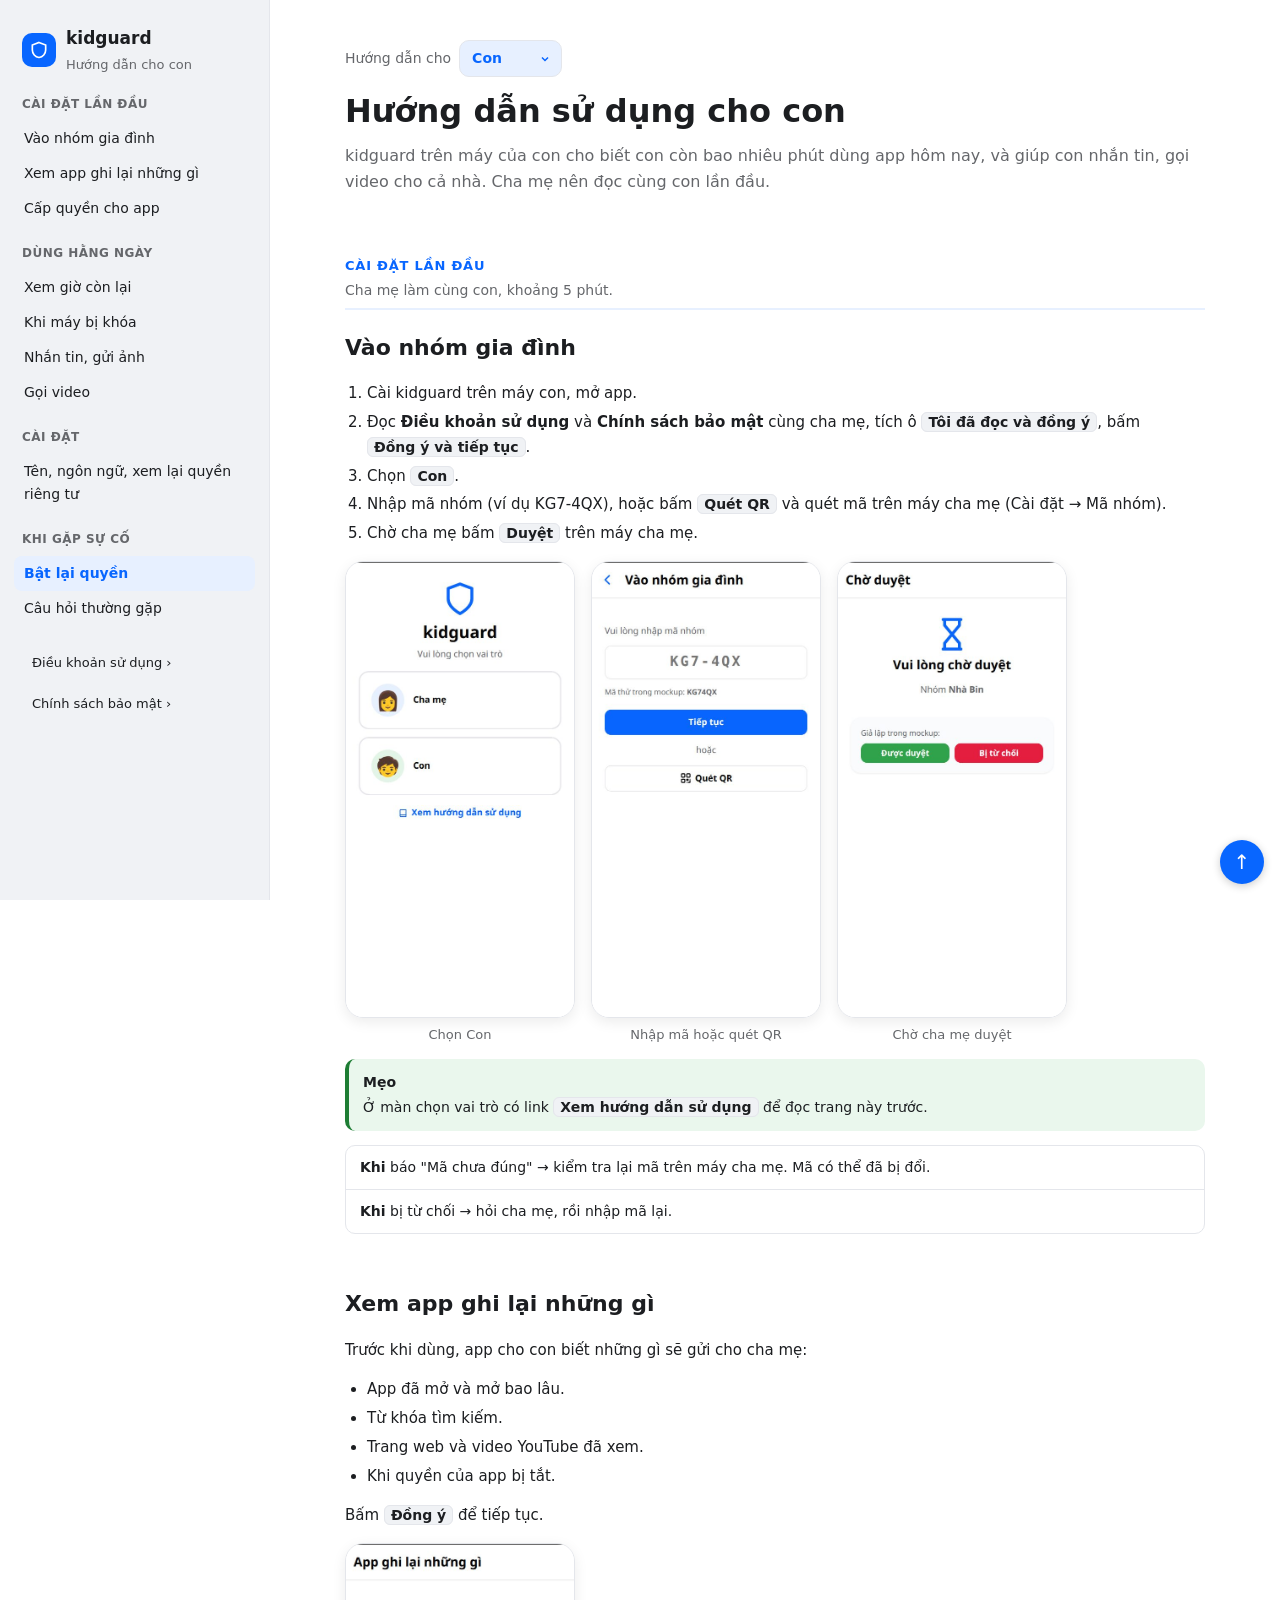
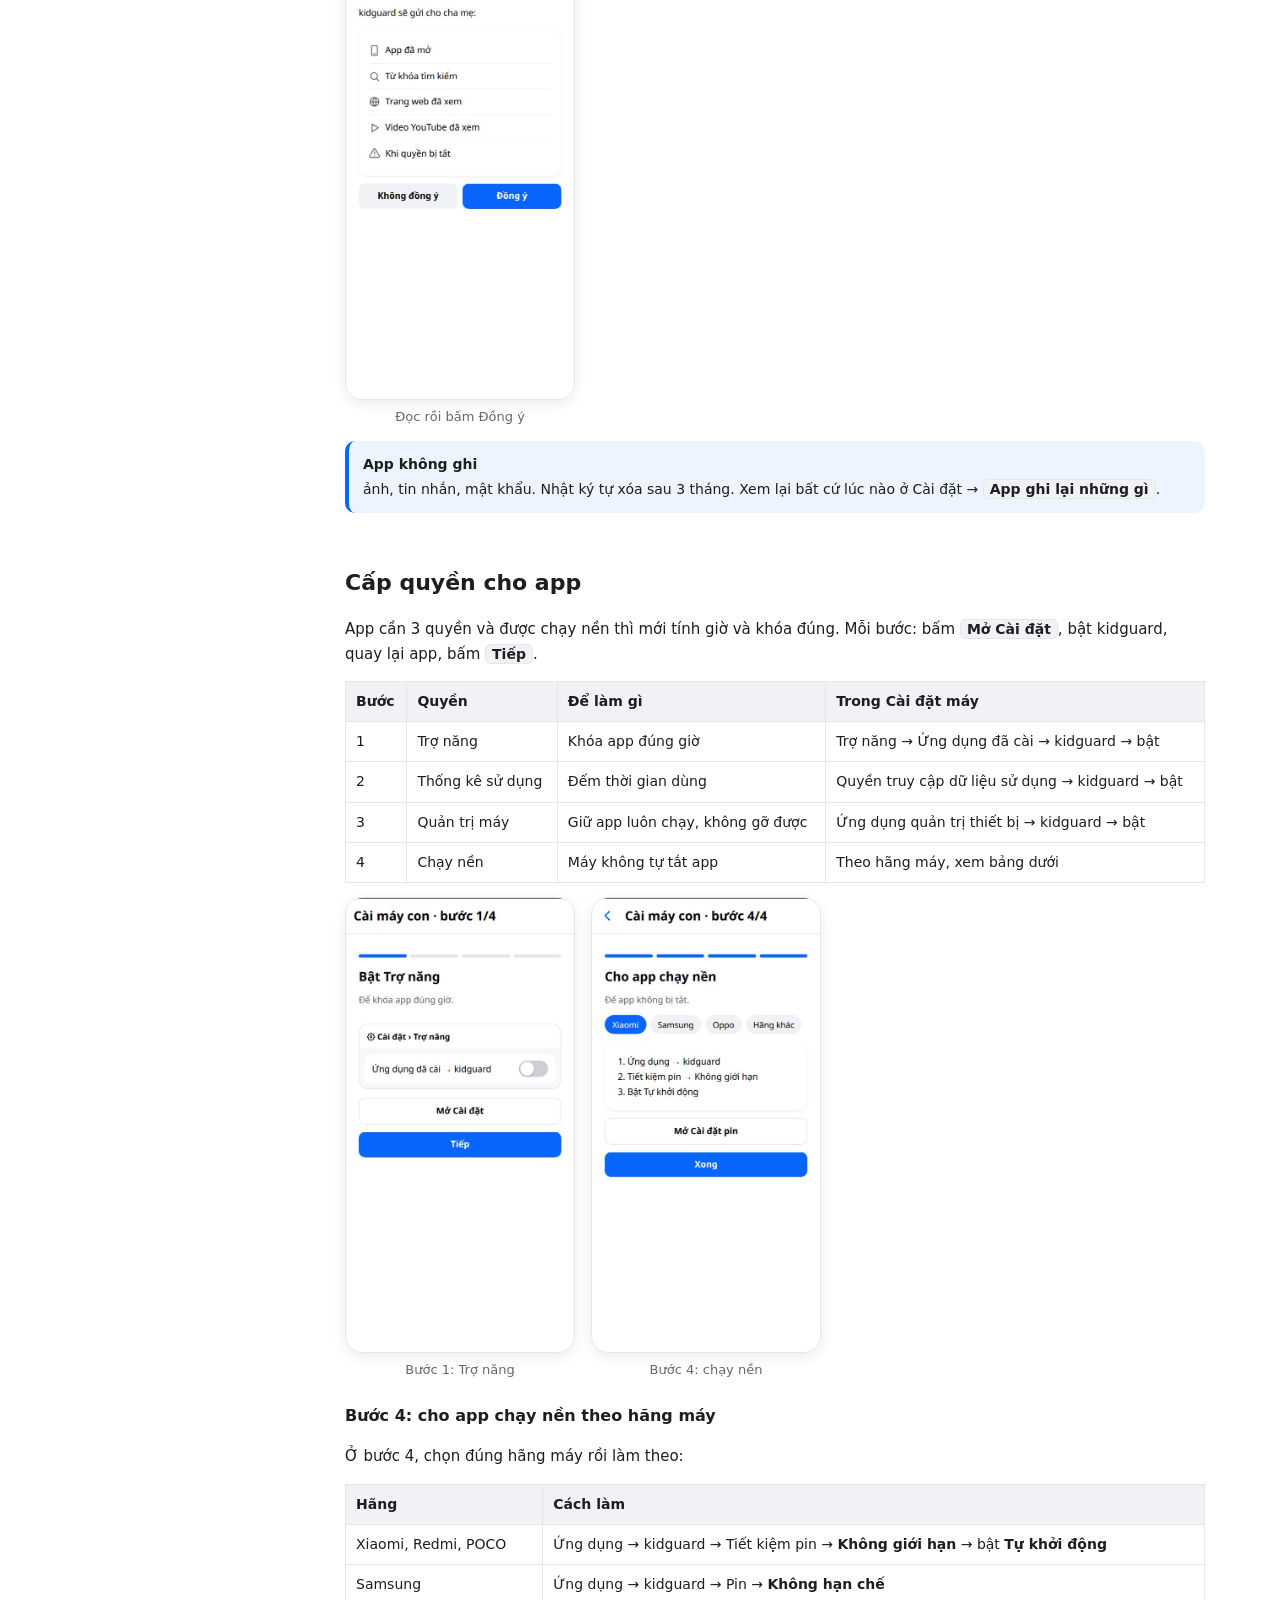
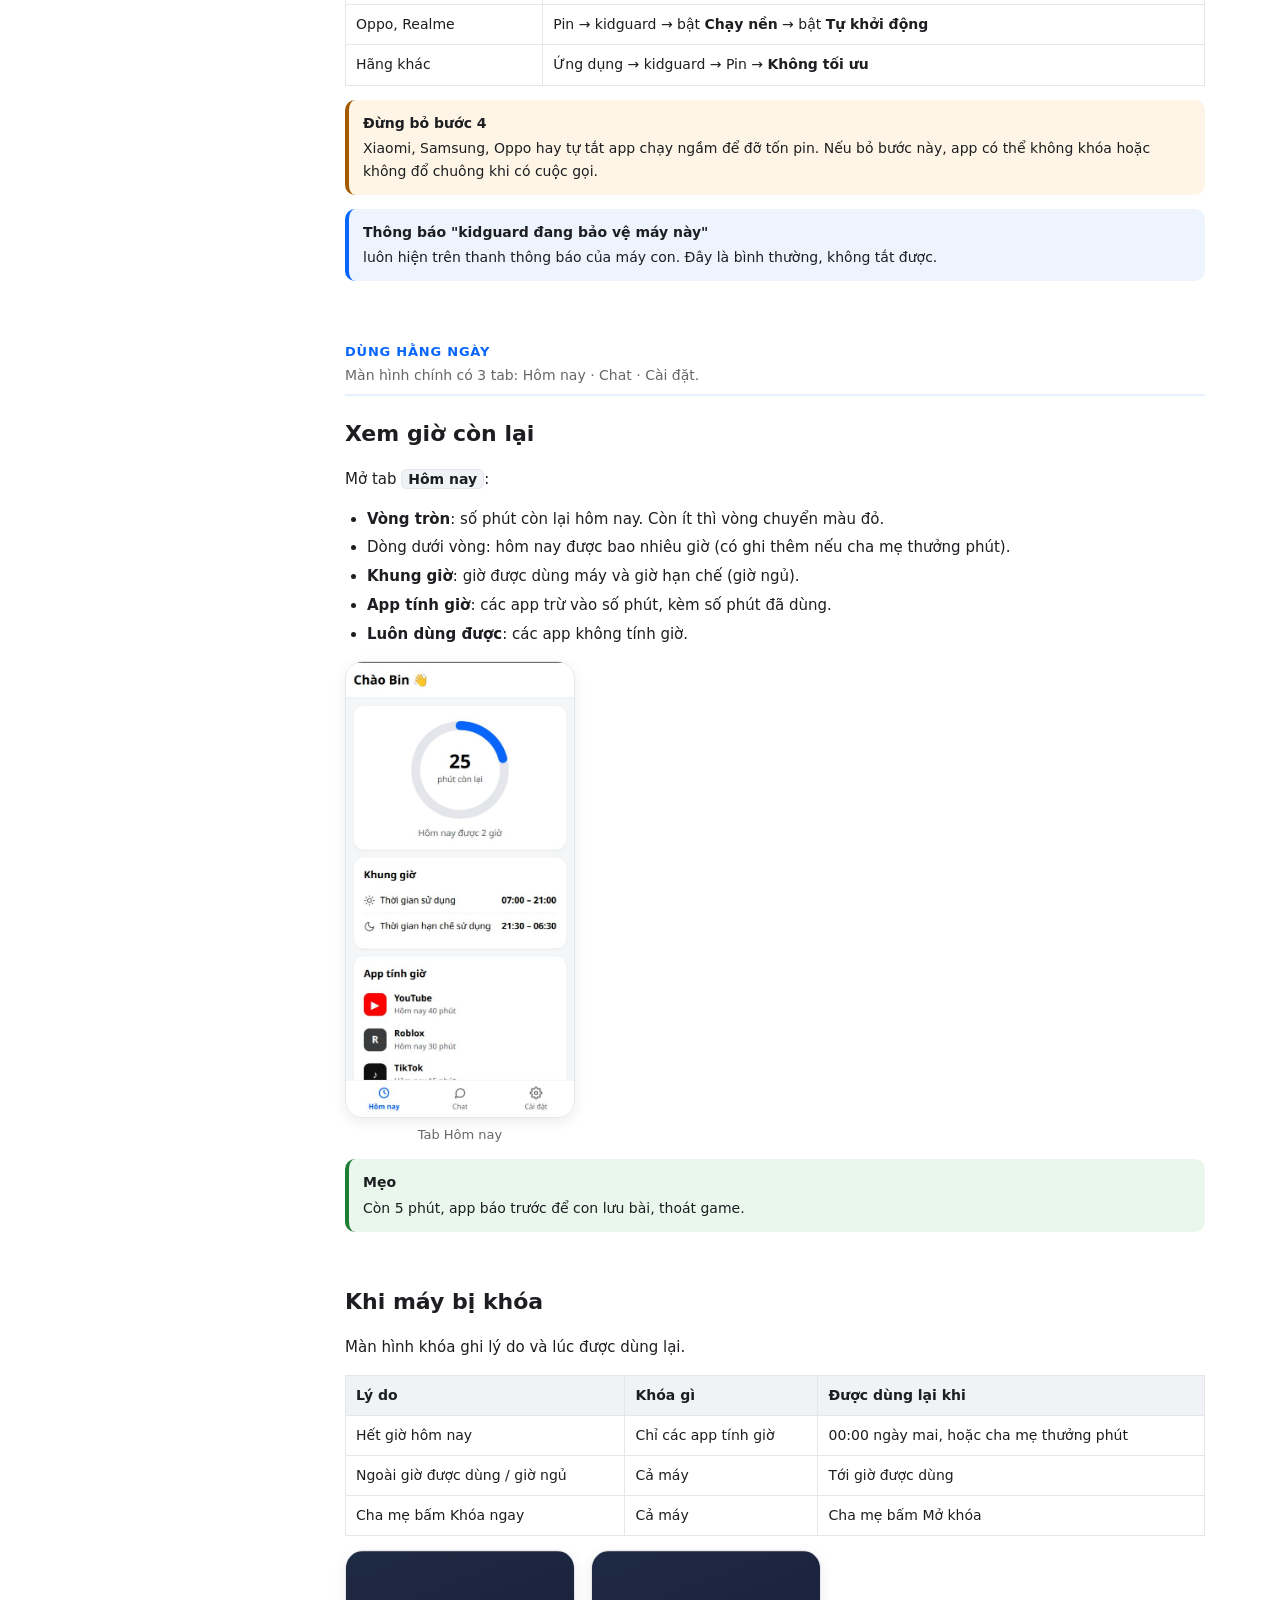
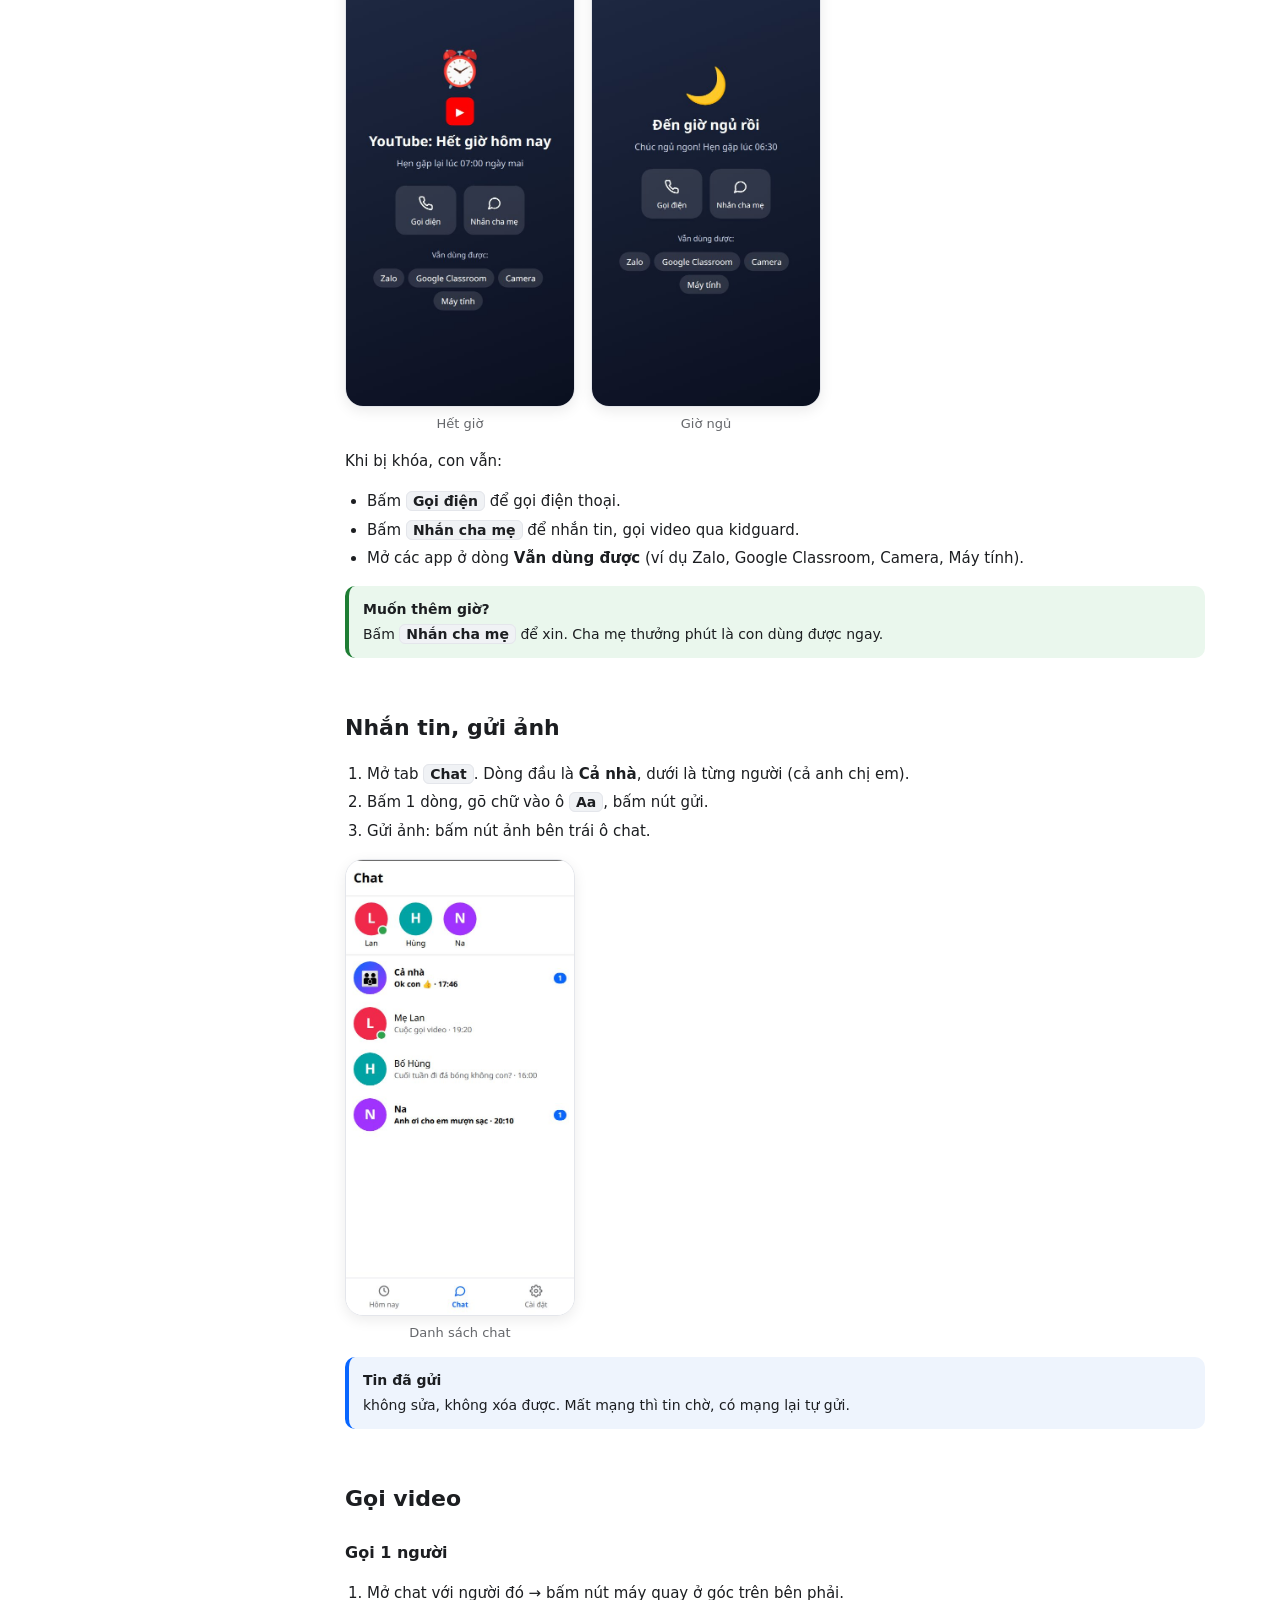
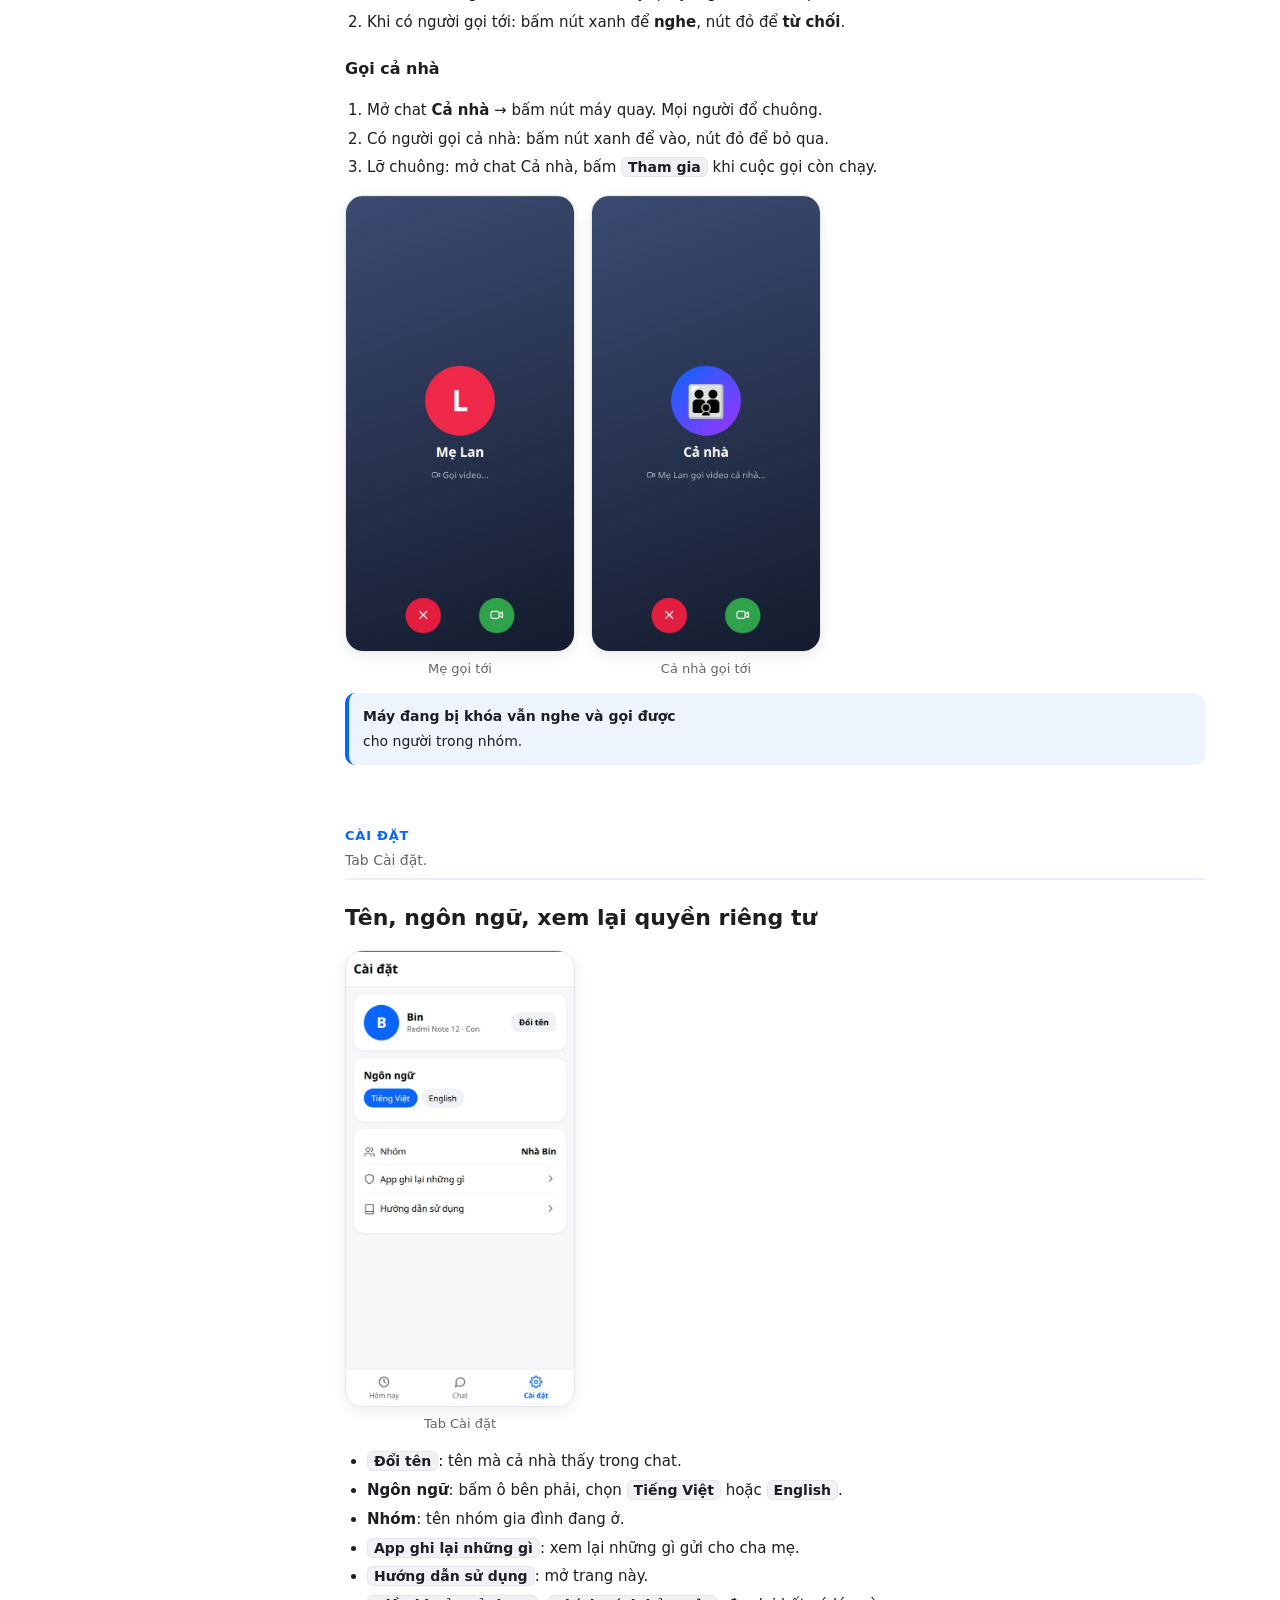
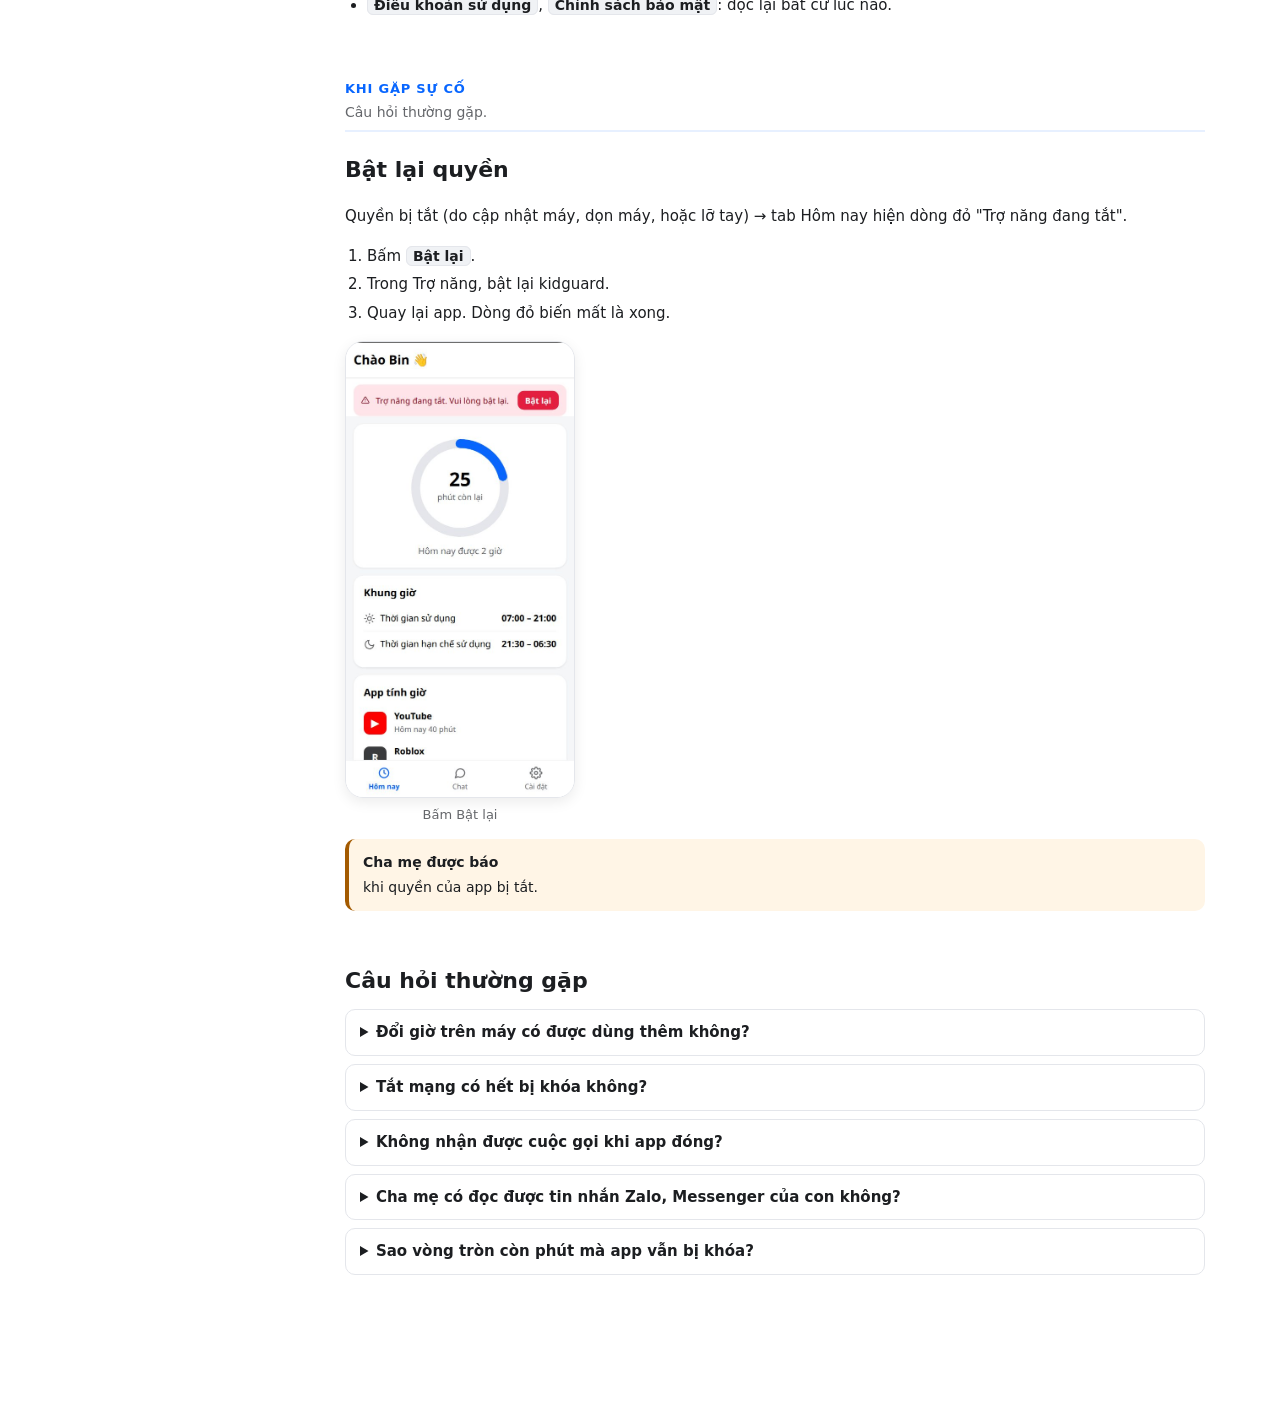
==== guide/child.html @ c0cfa5b1 "Add kidguard public pages: user guide, terms, privacy Co-Authored-By: Claude Opus 5.5 <noreply@anthr" ====
<!doctype html>
<html lang="vi">
<head>
<meta charset="utf-8">
<meta name="viewport" content="width=device-width, initial-scale=1">
<title>Hướng dẫn sử dụng cho con – kidguard</title>
<link rel="stylesheet" href="guide.css">
</head>
<body>
<button class="menu-btn" aria-label="Mở mục lục">☰</button>
<aside class="side">
  <div class="brand"><span class="logo"><svg width="20" height="20" viewBox="0 0 24 24" fill="none" stroke="currentColor" stroke-width="2"><path d="M12 3l8 3v6c0 4.5-3.4 8.3-8 9-4.6-.7-8-4.5-8-9V6z"/></svg></span><div><b>kidguard</b><span>Hướng dẫn cho con</span></div></div>
  <nav id="toc"></nav>
  <a class="switch" href="../legal/terms.html">Điều khoản sử dụng ›</a>
  <a class="switch" href="../legal/privacy.html">Chính sách bảo mật ›</a>
</aside>

<main><div class="content">
  <label class="guide-for">Hướng dẫn cho
    <select onchange="location.href=this.value" aria-label="Chọn hướng dẫn">
      <option value="parent.html">Cha mẹ</option>
      <option value="child.html" selected>Con</option>
    </select></label>
  <h1 class="page">Hướng dẫn sử dụng cho con</h1>
  <p>kidguard trên máy của con cho biết con còn bao nhiêu phút dùng app hôm nay, và giúp con nhắn tin, gọi video cho cả nhà. Cha mẹ nên đọc cùng con lần đầu.</p>

  <!-- ================= CÀI ĐẶT LẦN ĐẦU ================= -->
  <div class="part"><h1>Cài đặt lần đầu</h1><p>Cha mẹ làm cùng con, khoảng 5 phút.</p></div>

  <section id="join">
    <h2>Vào nhóm gia đình</h2>
    <ol>
      <li>Cài kidguard trên máy con, mở app.</li>
      <li>Đọc <b>Điều khoản sử dụng</b> và <b>Chính sách bảo mật</b> cùng cha mẹ, tích ô <span class="ui">Tôi đã đọc và đồng ý</span>, bấm <span class="ui">Đồng ý và tiếp tục</span>.</li>
      <li>Chọn <span class="ui">Con</span>.</li>
      <li>Nhập mã nhóm (ví dụ KG7-4QX), hoặc bấm <span class="ui">Quét QR</span> và quét mã trên máy cha mẹ (Cài đặt → Mã nhóm).</li>
      <li>Chờ cha mẹ bấm <span class="ui">Duyệt</span> trên máy cha mẹ.</li>
    </ol>
    <div class="shots">
      <figure><img src="images/c-role.jpg" alt="Chọn vai trò"><figcaption>Chọn Con</figcaption></figure>
      <figure><img src="images/c-join.jpg" alt="Nhập mã nhóm"><figcaption>Nhập mã hoặc quét QR</figcaption></figure>
      <figure><img src="images/c-pending.jpg" alt="Chờ duyệt"><figcaption>Chờ cha mẹ duyệt</figcaption></figure>
    </div>
    <div class="tip"><b>Mẹo</b>Ở màn chọn vai trò có link <span class="ui">Xem hướng dẫn sử dụng</span> để đọc trang này trước.</div>
    <div class="cases">
      <div><b>Khi</b> báo "Mã chưa đúng" → kiểm tra lại mã trên máy cha mẹ. Mã có thể đã bị đổi.</div>
      <div><b>Khi</b> bị từ chối → hỏi cha mẹ, rồi nhập mã lại.</div>
    </div>
  </section>

  <section id="consent">
    <h2>Xem app ghi lại những gì</h2>
    <p>Trước khi dùng, app cho con biết những gì sẽ gửi cho cha mẹ:</p>
    <ul>
      <li>App đã mở và mở bao lâu.</li>
      <li>Từ khóa tìm kiếm.</li>
      <li>Trang web và video YouTube đã xem.</li>
      <li>Khi quyền của app bị tắt.</li>
    </ul>
    <p>Bấm <span class="ui">Đồng ý</span> để tiếp tục.</p>
    <div class="shots"><figure><img src="images/c-consent.jpg" alt="App ghi lại những gì"><figcaption>Đọc rồi bấm Đồng ý</figcaption></figure></div>
    <div class="note"><b>App không ghi</b> ảnh, tin nhắn, mật khẩu. Nhật ký tự xóa sau 3 tháng. Xem lại bất cứ lúc nào ở Cài đặt → <span class="ui">App ghi lại những gì</span>.</div>
  </section>

  <section id="setup">
    <h2>Cấp quyền cho app</h2>
    <p>App cần 3 quyền và được chạy nền thì mới tính giờ và khóa đúng. Mỗi bước: bấm <span class="ui">Mở Cài đặt</span>, bật kidguard, quay lại app, bấm <span class="ui">Tiếp</span>.</p>
    <table>
      <tr><th>Bước</th><th>Quyền</th><th>Để làm gì</th><th>Trong Cài đặt máy</th></tr>
      <tr><td>1</td><td>Trợ năng</td><td>Khóa app đúng giờ</td><td>Trợ năng → Ứng dụng đã cài → kidguard → bật</td></tr>
      <tr><td>2</td><td>Thống kê sử dụng</td><td>Đếm thời gian dùng</td><td>Quyền truy cập dữ liệu sử dụng → kidguard → bật</td></tr>
      <tr><td>3</td><td>Quản trị máy</td><td>Giữ app luôn chạy, không gỡ được</td><td>Ứng dụng quản trị thiết bị → kidguard → bật</td></tr>
      <tr><td>4</td><td>Chạy nền</td><td>Máy không tự tắt app</td><td>Theo hãng máy, xem bảng dưới</td></tr>
    </table>
    <div class="shots">
      <figure><img src="images/c-perm-1.jpg" alt="Bước 1 Trợ năng"><figcaption>Bước 1: Trợ năng</figcaption></figure>
      <figure><img src="images/c-perm-4.jpg" alt="Bước 4 chạy nền"><figcaption>Bước 4: chạy nền</figcaption></figure>
    </div>
    <h3>Bước 4: cho app chạy nền theo hãng máy</h3>
    <p>Ở bước 4, chọn đúng hãng máy rồi làm theo:</p>
    <table>
      <tr><th>Hãng</th><th>Cách làm</th></tr>
      <tr><td>Xiaomi, Redmi, POCO</td><td>Ứng dụng → kidguard → Tiết kiệm pin → <b>Không giới hạn</b> → bật <b>Tự khởi động</b></td></tr>
      <tr><td>Samsung</td><td>Ứng dụng → kidguard → Pin → <b>Không hạn chế</b></td></tr>
      <tr><td>Oppo, Realme</td><td>Pin → kidguard → bật <b>Chạy nền</b> → bật <b>Tự khởi động</b></td></tr>
      <tr><td>Hãng khác</td><td>Ứng dụng → kidguard → Pin → <b>Không tối ưu</b></td></tr>
    </table>
    <div class="warn"><b>Đừng bỏ bước 4</b>Xiaomi, Samsung, Oppo hay tự tắt app chạy ngầm để đỡ tốn pin. Nếu bỏ bước này, app có thể không khóa hoặc không đổ chuông khi có cuộc gọi.</div>
    <div class="note"><b>Thông báo "kidguard đang bảo vệ máy này"</b> luôn hiện trên thanh thông báo của máy con. Đây là bình thường, không tắt được.</div>
  </section>

  <!-- ================= DÙNG HẰNG NGÀY ================= -->
  <div class="part"><h1>Dùng hằng ngày</h1><p>Màn hình chính có 3 tab: Hôm nay · Chat · Cài đặt.</p></div>

  <section id="today">
    <h2>Xem giờ còn lại</h2>
    <p>Mở tab <span class="ui">Hôm nay</span>:</p>
    <ul>
      <li><b>Vòng tròn</b>: số phút còn lại hôm nay. Còn ít thì vòng chuyển màu đỏ.</li>
      <li>Dòng dưới vòng: hôm nay được bao nhiêu giờ (có ghi thêm nếu cha mẹ thưởng phút).</li>
      <li><b>Khung giờ</b>: giờ được dùng máy và giờ hạn chế (giờ ngủ).</li>
      <li><b>App tính giờ</b>: các app trừ vào số phút, kèm số phút đã dùng.</li>
      <li><b>Luôn dùng được</b>: các app không tính giờ.</li>
    </ul>
    <div class="shots"><figure><img src="images/c-today.jpg" alt="Tab Hôm nay"><figcaption>Tab Hôm nay</figcaption></figure></div>
    <div class="tip"><b>Mẹo</b>Còn 5 phút, app báo trước để con lưu bài, thoát game.</div>
  </section>

  <section id="locked">
    <h2>Khi máy bị khóa</h2>
    <p>Màn hình khóa ghi lý do và lúc được dùng lại.</p>
    <table>
      <tr><th>Lý do</th><th>Khóa gì</th><th>Được dùng lại khi</th></tr>
      <tr><td>Hết giờ hôm nay</td><td>Chỉ các app tính giờ</td><td>00:00 ngày mai, hoặc cha mẹ thưởng phút</td></tr>
      <tr><td>Ngoài giờ được dùng / giờ ngủ</td><td>Cả máy</td><td>Tới giờ được dùng</td></tr>
      <tr><td>Cha mẹ bấm Khóa ngay</td><td>Cả máy</td><td>Cha mẹ bấm Mở khóa</td></tr>
    </table>
    <div class="shots">
      <figure><img src="images/c-lock-timeup.jpg" alt="Hết giờ"><figcaption>Hết giờ</figcaption></figure>
      <figure><img src="images/c-lock-sleep.jpg" alt="Giờ ngủ"><figcaption>Giờ ngủ</figcaption></figure>
    </div>
    <p>Khi bị khóa, con vẫn:</p>
    <ul>
      <li>Bấm <span class="ui">Gọi điện</span> để gọi điện thoại.</li>
      <li>Bấm <span class="ui">Nhắn cha mẹ</span> để nhắn tin, gọi video qua kidguard.</li>
      <li>Mở các app ở dòng <b>Vẫn dùng được</b> (ví dụ Zalo, Google Classroom, Camera, Máy tính).</li>
    </ul>
    <div class="tip"><b>Muốn thêm giờ?</b>Bấm <span class="ui">Nhắn cha mẹ</span> để xin. Cha mẹ thưởng phút là con dùng được ngay.</div>
  </section>

  <section id="chat">
    <h2>Nhắn tin, gửi ảnh</h2>
    <ol>
      <li>Mở tab <span class="ui">Chat</span>. Dòng đầu là <b>Cả nhà</b>, dưới là từng người (cả anh chị em).</li>
      <li>Bấm 1 dòng, gõ chữ vào ô <span class="ui">Aa</span>, bấm nút gửi.</li>
      <li>Gửi ảnh: bấm nút ảnh bên trái ô chat.</li>
    </ol>
    <div class="shots"><figure><img src="images/c-chat-list.jpg" alt="Danh sách chat"><figcaption>Danh sách chat</figcaption></figure></div>
    <div class="note"><b>Tin đã gửi</b> không sửa, không xóa được. Mất mạng thì tin chờ, có mạng lại tự gửi.</div>
  </section>

  <section id="call">
    <h2>Gọi video</h2>
    <h3>Gọi 1 người</h3>
    <ol>
      <li>Mở chat với người đó → bấm nút máy quay ở góc trên bên phải.</li>
      <li>Khi có người gọi tới: bấm nút xanh để <b>nghe</b>, nút đỏ để <b>từ chối</b>.</li>
    </ol>
    <h3>Gọi cả nhà</h3>
    <ol>
      <li>Mở chat <b>Cả nhà</b> → bấm nút máy quay. Mọi người đổ chuông.</li>
      <li>Có người gọi cả nhà: bấm nút xanh để vào, nút đỏ để bỏ qua.</li>
      <li>Lỡ chuông: mở chat Cả nhà, bấm <span class="ui">Tham gia</span> khi cuộc gọi còn chạy.</li>
    </ol>
    <div class="shots">
      <figure><img src="images/c-call-in.jpg" alt="Mẹ gọi tới"><figcaption>Mẹ gọi tới</figcaption></figure>
      <figure><img src="images/c-gcall-in.jpg" alt="Gọi cả nhà"><figcaption>Cả nhà gọi tới</figcaption></figure>
    </div>
    <div class="note"><b>Máy đang bị khóa vẫn nghe và gọi được</b> cho người trong nhóm.</div>
  </section>

  <!-- ================= CÀI ĐẶT ================= -->
  <div class="part"><h1>Cài đặt</h1><p>Tab Cài đặt.</p></div>

  <section id="settings">
    <h2>Tên, ngôn ngữ, xem lại quyền riêng tư</h2>
    <div class="shots"><figure><img src="images/c-settings.jpg" alt="Cài đặt của con"><figcaption>Tab Cài đặt</figcaption></figure></div>
    <ul>
      <li><span class="ui">Đổi tên</span>: tên mà cả nhà thấy trong chat.</li>
      <li><b>Ngôn ngữ</b>: bấm ô bên phải, chọn <span class="ui">Tiếng Việt</span> hoặc <span class="ui">English</span>.</li>
      <li><b>Nhóm</b>: tên nhóm gia đình đang ở.</li>
      <li><span class="ui">App ghi lại những gì</span>: xem lại những gì gửi cho cha mẹ.</li>
      <li><span class="ui">Hướng dẫn sử dụng</span>: mở trang này.</li>
      <li><span class="ui">Điều khoản sử dụng</span>, <span class="ui">Chính sách bảo mật</span>: đọc lại bất cứ lúc nào.</li>
    </ul>
  </section>

  <!-- ================= HỎI ĐÁP ================= -->
  <div class="part"><h1>Khi gặp sự cố</h1><p>Câu hỏi thường gặp.</p></div>

  <section id="fix-perm">
    <h2>Bật lại quyền</h2>
    <p>Quyền bị tắt (do cập nhật máy, dọn máy, hoặc lỡ tay) → tab Hôm nay hiện dòng đỏ "Trợ năng đang tắt".</p>
    <ol>
      <li>Bấm <span class="ui">Bật lại</span>.</li>
      <li>Trong Trợ năng, bật lại kidguard.</li>
      <li>Quay lại app. Dòng đỏ biến mất là xong.</li>
    </ol>
    <div class="shots"><figure><img src="images/c-missing-perm.jpg" alt="Nhắc bật lại quyền"><figcaption>Bấm Bật lại</figcaption></figure></div>
    <div class="warn"><b>Cha mẹ được báo</b> khi quyền của app bị tắt.</div>
  </section>

  <section id="faq">
    <h2>Câu hỏi thường gặp</h2>
    <details><summary>Đổi giờ trên máy có được dùng thêm không?</summary>Không. App phát hiện và báo cho cha mẹ.</details>
    <details><summary>Tắt mạng có hết bị khóa không?</summary>Không. Luật lưu ngay trên máy, mất mạng vẫn khóa đúng giờ.</details>
    <details><summary>Không nhận được cuộc gọi khi app đóng?</summary>Làm lại bước 4 "Cho app chạy nền" ở phần <a href="#setup">Cấp quyền</a>.</details>
    <details><summary>Cha mẹ có đọc được tin nhắn Zalo, Messenger của con không?</summary>Không. App không ghi tin nhắn, ảnh hay mật khẩu.</details>
    <details><summary>Sao vòng tròn còn phút mà app vẫn bị khóa?</summary>Có thể đang ngoài giờ được dùng, giờ ngủ, hoặc cha mẹ vừa bấm Khóa ngay. Màn hình khóa ghi lý do.</details>
  </section>
</div></main>
<a class="top-link" href="#" aria-label="Lên đầu trang">↑</a>
<script src="guide.js"></script>
</body>
</html>
---- guide/guide.css ----
/* Shared style for the kidguard user guide (parent.html, child.html). Layout follows the HRM manual. */
:root {
  --brand: #0866ff;
  --brand-soft: #e7f0ff;
  --text: #1c1e21;
  --muted: #65676b;
  --line: #e4e6eb;
  --bg: #f0f2f5;
  --surface: #fff;
  --info: #0866ff;
  --info-soft: #eef4fd;
  --warn: #a35a00;
  --warn-soft: #fff5e6;
  --ok: #1e7d34;
  --ok-soft: #eaf7ed;
  --side-w: 270px;
}
* { box-sizing: border-box; }
html { scroll-behavior: smooth; scroll-padding-top: 16px; }
body { margin: 0; font: 15px/1.65 system-ui, -apple-system, "Segoe UI", Roboto, sans-serif; color: var(--text); background: var(--surface); }
a { color: var(--brand); }
img { max-width: 100%; }

.menu-btn { display: none; position: fixed; top: 10px; right: 10px; z-index: 30; min-width: 44px; min-height: 44px; border: 1px solid var(--line); border-radius: 10px; background: var(--surface); font-size: 20px; cursor: pointer; box-shadow: 0 2px 8px rgba(0,0,0,.1); }

.side { position: fixed; top: 0; bottom: 0; left: 0; z-index: 20; width: var(--side-w); overflow-y: auto; padding: 24px 14px 40px; background: var(--bg); border-right: 1px solid var(--line); }
.brand { display: flex; align-items: center; gap: 10px; margin: 0 8px 18px; }
.brand .logo { width: 34px; height: 34px; border-radius: 10px; background: var(--brand); color: #fff; display: flex; align-items: center; justify-content: center; }
.brand b { display: block; font-size: 17px; }
.brand span { font-size: 13px; color: var(--muted); }
.side p { margin: 18px 8px 6px; font-size: 12px; font-weight: 700; color: var(--muted); text-transform: uppercase; letter-spacing: .04em; }
.side a { display: block; padding: 6px 10px; border-radius: 8px; color: var(--text); text-decoration: none; font-size: 14px; }
.side a:hover { background: #e4e6eb; }
.side a.active { background: var(--brand-soft); color: var(--brand); font-weight: 600; }
.guide-for { display: inline-flex; align-items: center; gap: 8px; margin-bottom: 14px; font-size: 14px; color: var(--muted); }
.guide-for select { font: inherit; font-weight: 600; color: var(--brand); padding: 6px 30px 6px 12px; border: 1px solid var(--line); border-radius: 10px; background: var(--brand-soft) url("data:image/svg+xml,%3Csvg xmlns='http://www.w3.org/2000/svg' width='12' height='12' viewBox='0 0 24 24' fill='none' stroke='%230866ff' stroke-width='3'%3E%3Cpath d='M6 9l6 6 6-6'/%3E%3C/svg%3E") no-repeat right 10px center; appearance: none; cursor: pointer; }
.side .switch { display: block; margin: 20px 8px 0; font-size: 13px; }
.side .switch + .switch { margin-top: 8px; }

main { margin-left: var(--side-w); padding: 40px 48px 80px; }
.content { max-width: 860px; margin: 0 auto; }
section { margin-bottom: 52px; }
.part { margin: 60px 0 20px; padding-bottom: 6px; border-bottom: 2px solid var(--brand-soft); }
.part h1 { margin: 0; font-size: 13px; font-weight: 700; color: var(--brand); text-transform: uppercase; letter-spacing: .06em; }
.part p { margin: 2px 0 0; font-size: 14px; color: var(--muted); }
h1.page { margin: 0 0 10px; font-size: 32px; line-height: 1.3; }
h1.page + p { margin: 0; font-size: 16px; color: var(--muted); }
h2 { margin: 0 0 10px; font-size: 22px; }
h3 { margin: 22px 0 8px; font-size: 16px; }
ol, ul { padding-left: 22px; }
li { margin: 4px 0; }
.ui { padding: 1px 6px; border: 1px solid var(--line); border-radius: 6px; background: var(--bg); font-weight: 600; font-size: 14px; white-space: nowrap; }

.note, .warn, .tip { margin: 14px 0; padding: 12px 14px; border-radius: 10px; border-left: 4px solid; font-size: 14px; }
.note { background: var(--info-soft); border-color: var(--info); }
.warn { background: var(--warn-soft); border-color: var(--warn); }
.tip { background: var(--ok-soft); border-color: var(--ok); }
.note b:first-child, .warn b:first-child, .tip b:first-child { display: block; margin-bottom: 2px; }

.shots { display: flex; flex-wrap: wrap; gap: 16px; margin: 14px 0; }
figure { margin: 0; width: 230px; }
figure img { display: block; width: 100%; border: 1px solid var(--line); border-radius: 18px; box-shadow: 0 4px 14px rgba(0,0,0,.08); }
figcaption { margin-top: 6px; font-size: 13px; color: var(--muted); text-align: center; }

.cases { margin: 10px 0; border: 1px solid var(--line); border-radius: 10px; overflow: hidden; }
.cases div { padding: 10px 14px; border-top: 1px solid var(--line); font-size: 14px; }
.cases div:first-child { border-top: 0; }
.cases b { color: var(--text); }

table { width: 100%; border-collapse: collapse; margin: 10px 0; font-size: 14px; }
th, td { padding: 8px 10px; border: 1px solid var(--line); text-align: left; vertical-align: top; }
th { background: var(--bg); }

details { margin: 8px 0; padding: 10px 14px; border: 1px solid var(--line); border-radius: 10px; }
details summary { cursor: pointer; font-weight: 600; }
details[open] summary { margin-bottom: 6px; }

.top-link { position: fixed; right: 16px; bottom: 16px; width: 44px; height: 44px; border-radius: 50%; background: var(--brand); color: #fff; display: flex; align-items: center; justify-content: center; text-decoration: none; font-size: 20px; box-shadow: 0 2px 8px rgba(0,0,0,.2); }

@media (max-width: 900px) {
  .menu-btn { display: block; }
  .side { transform: translateX(-100%); transition: transform .2s; box-shadow: 4px 0 20px rgba(0,0,0,.15); }
  body.menu-open .side { transform: none; }
  main { margin-left: 0; padding: 24px 18px 80px; }
  h1.page { font-size: 26px; padding-right: 50px; }
  figure { width: calc(50% - 8px); }
}
@media print {
  .side, .menu-btn, .top-link { display: none; }
  main { margin: 0; padding: 0; }
}
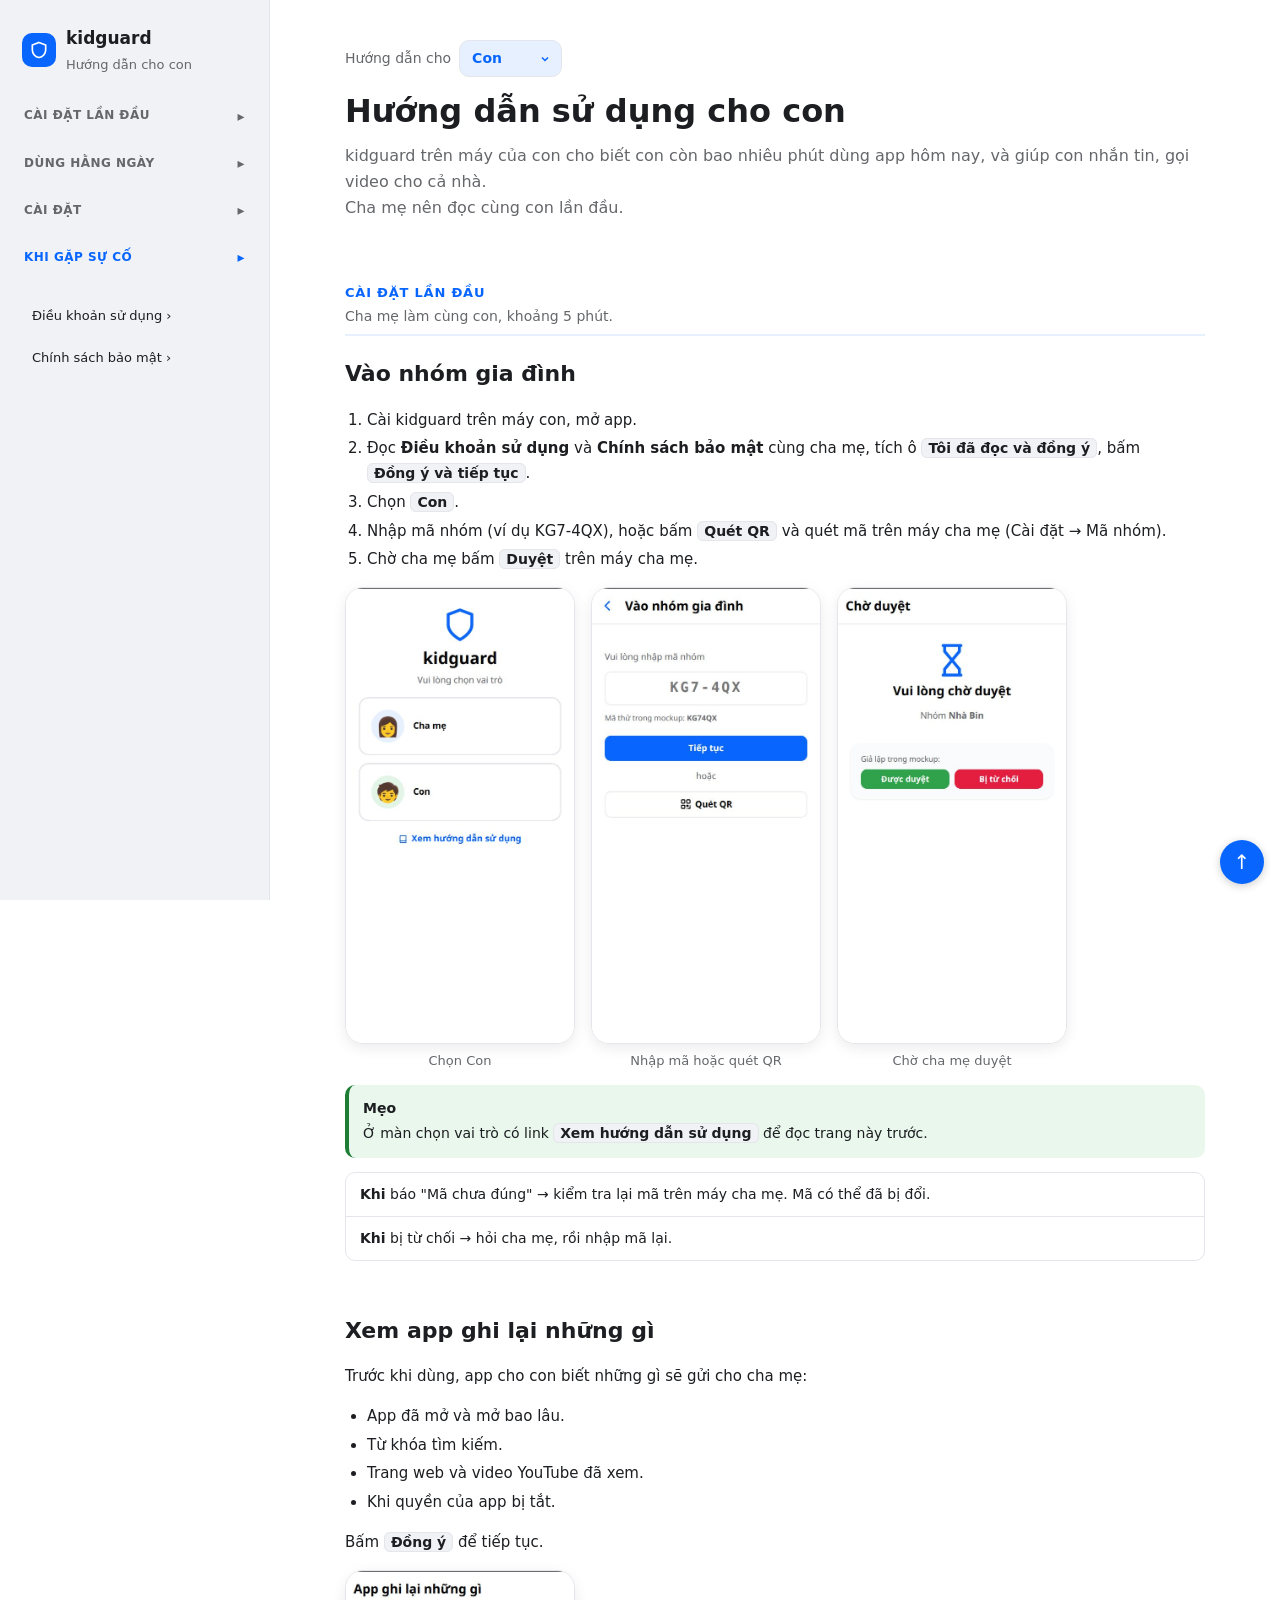
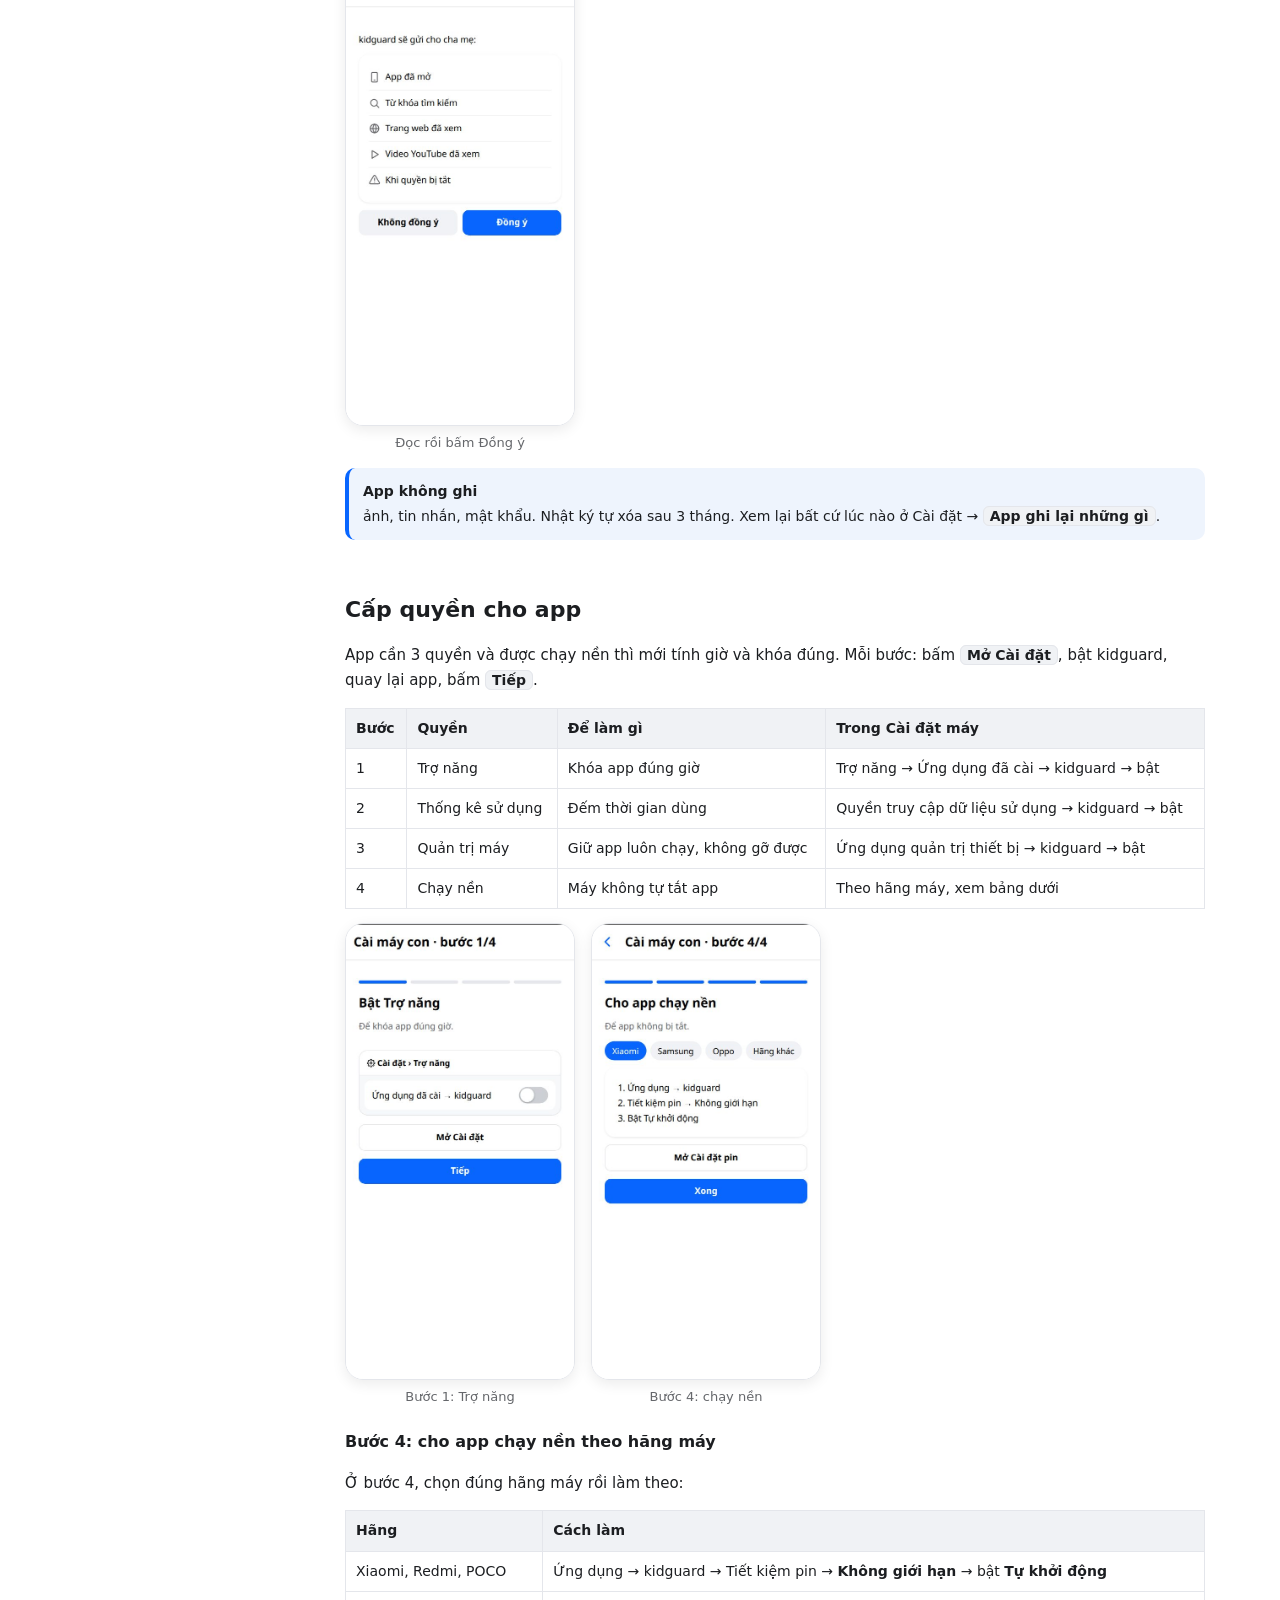
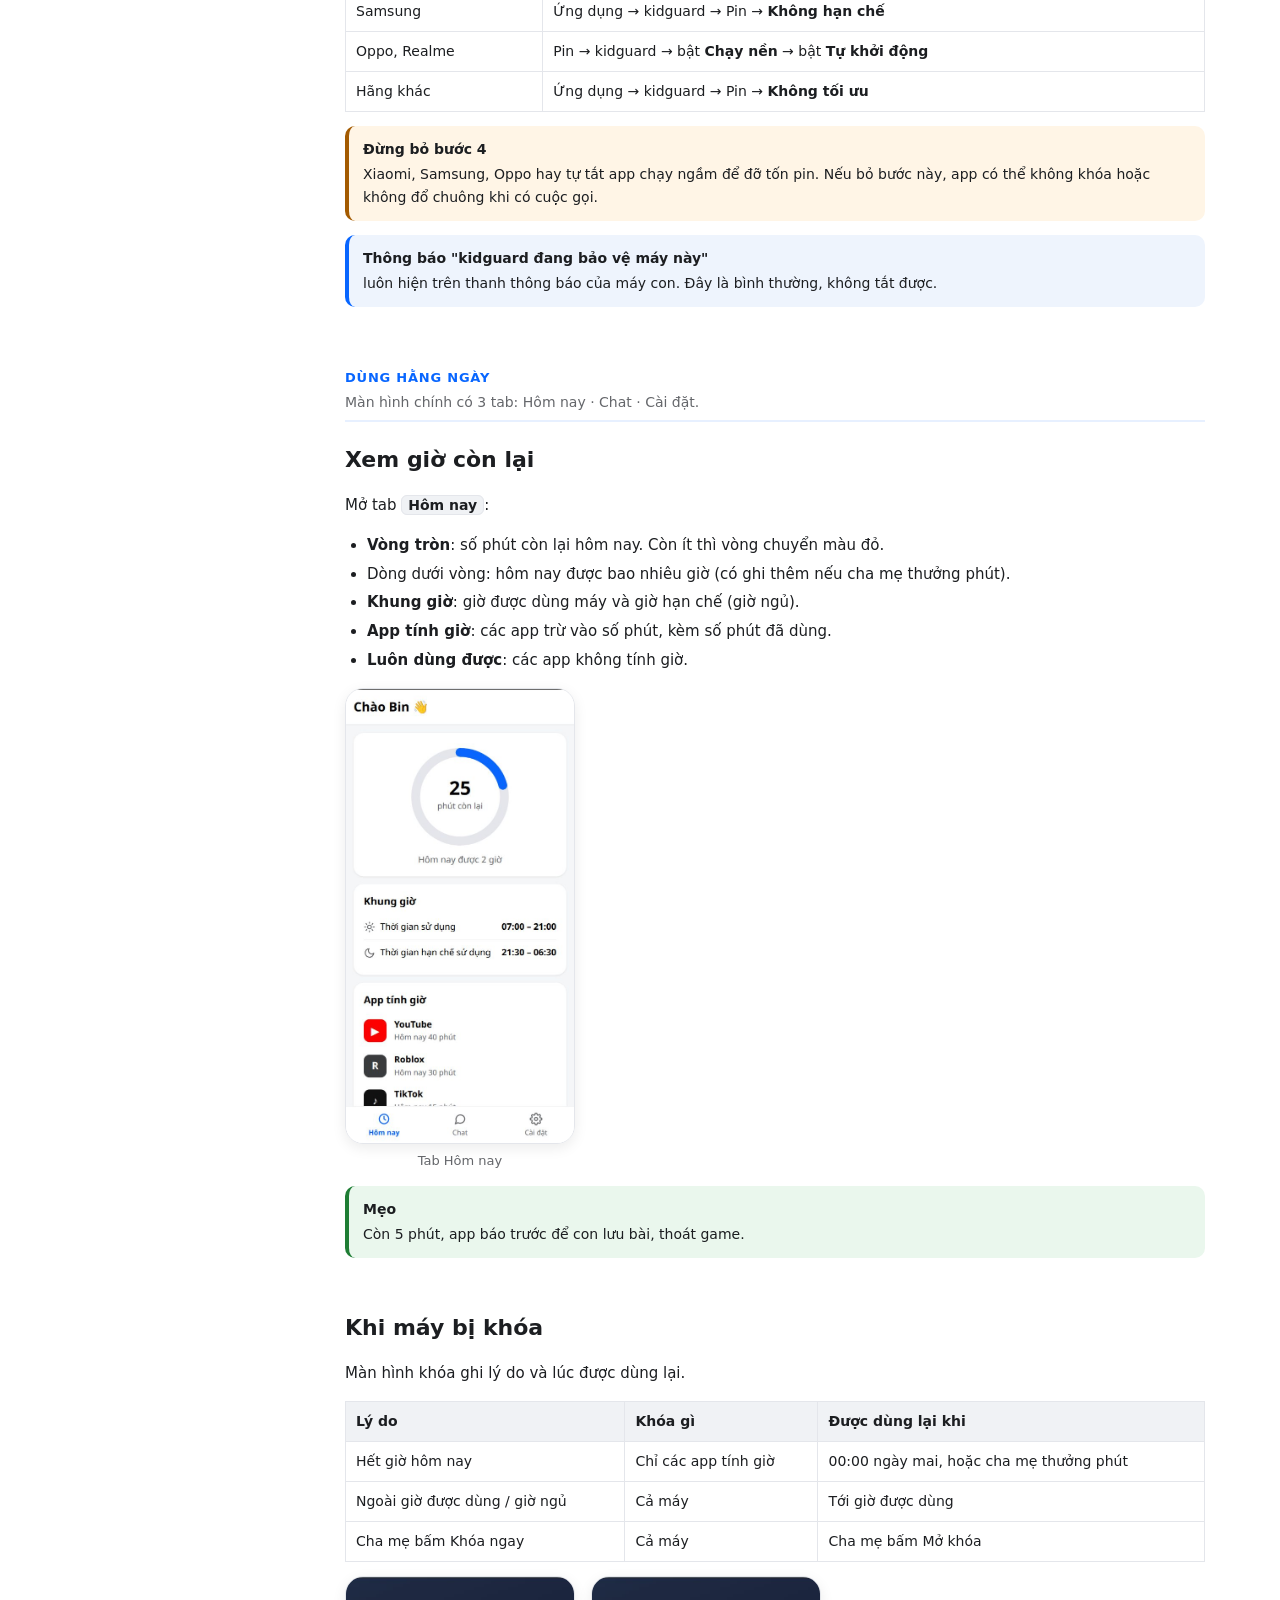
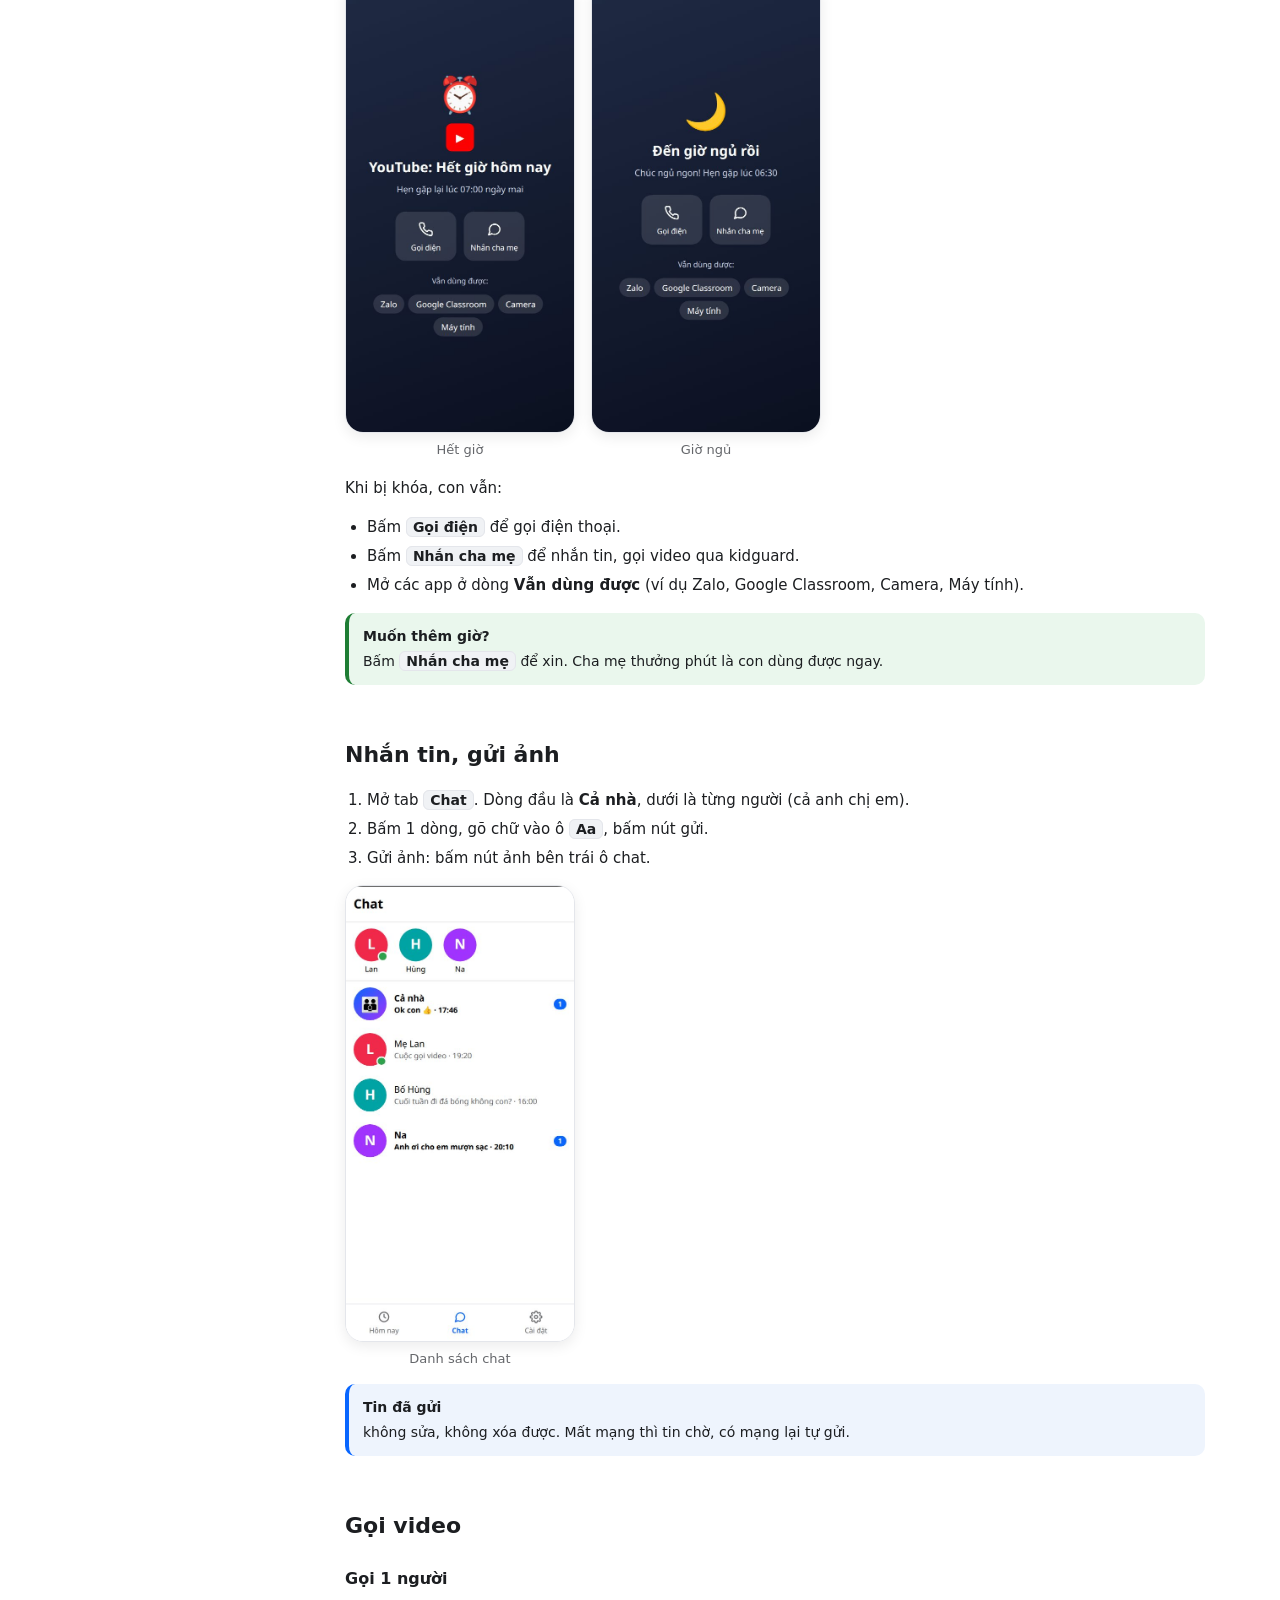
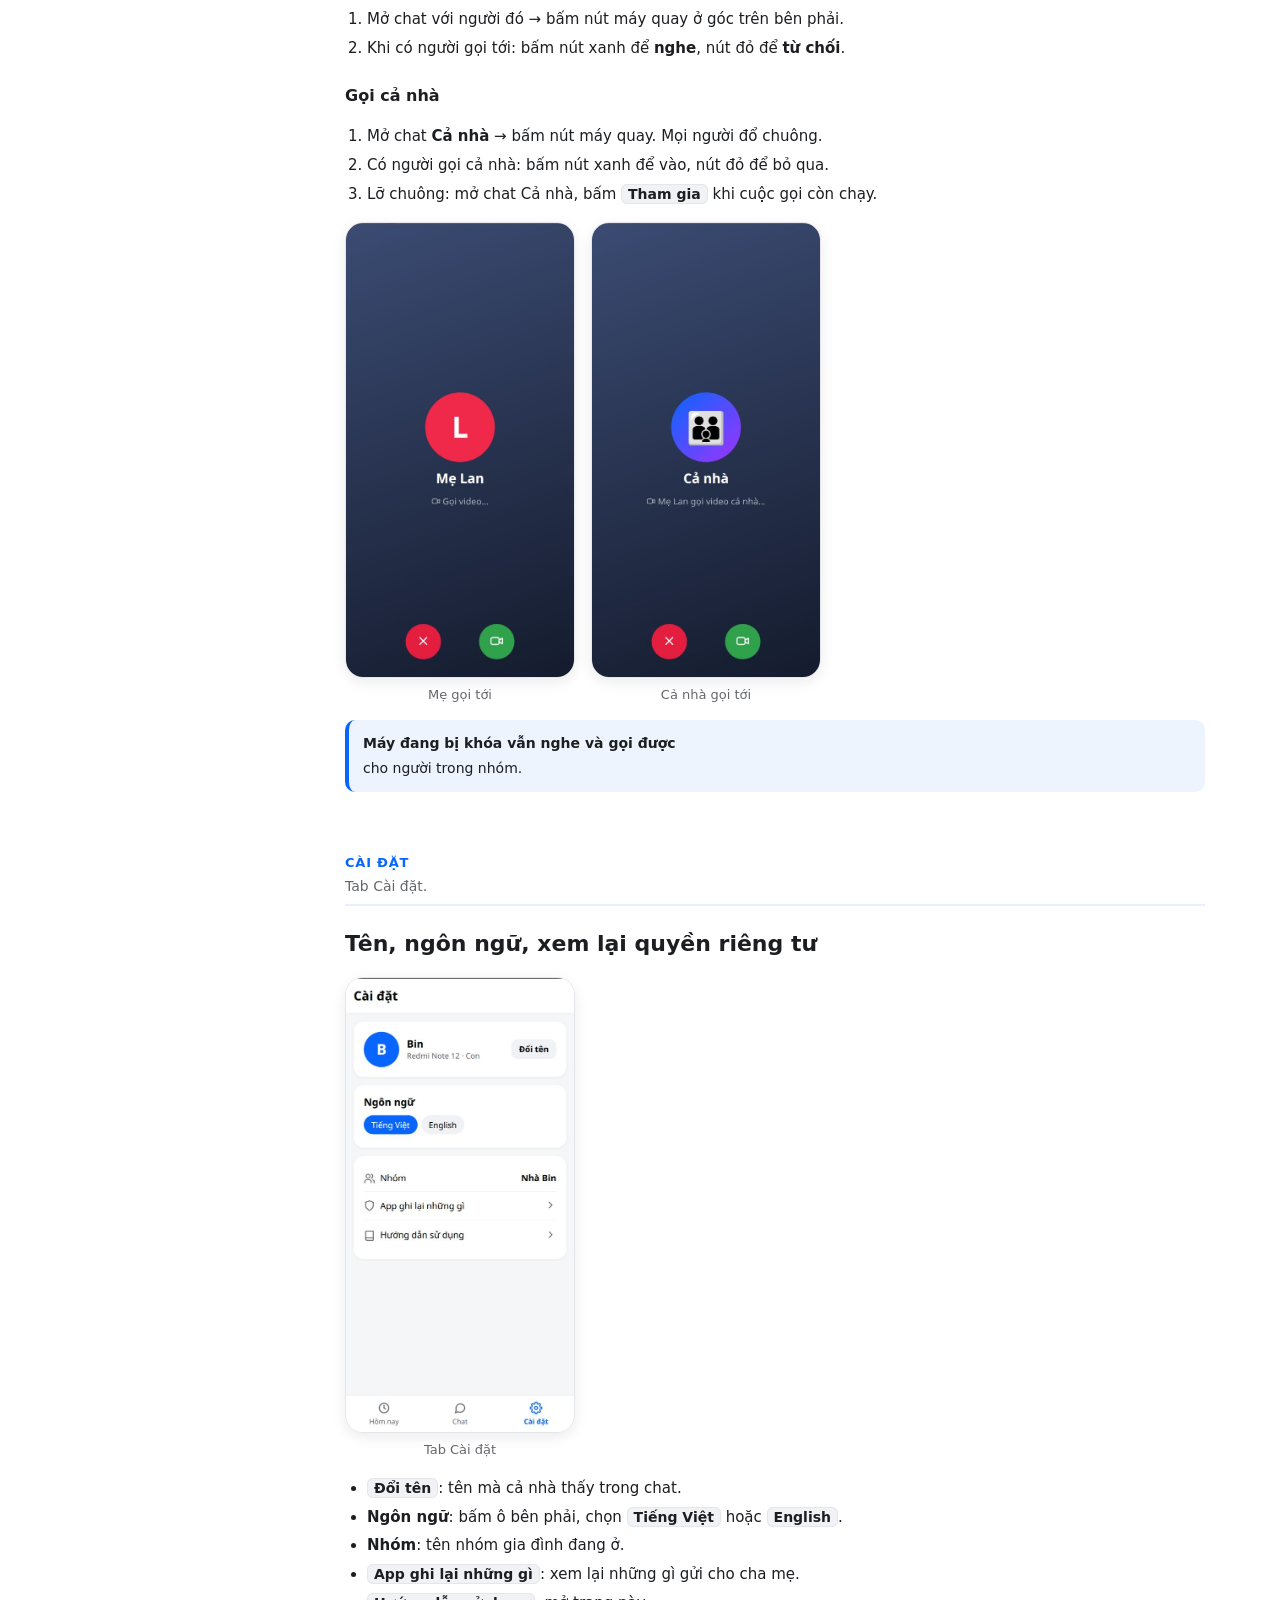
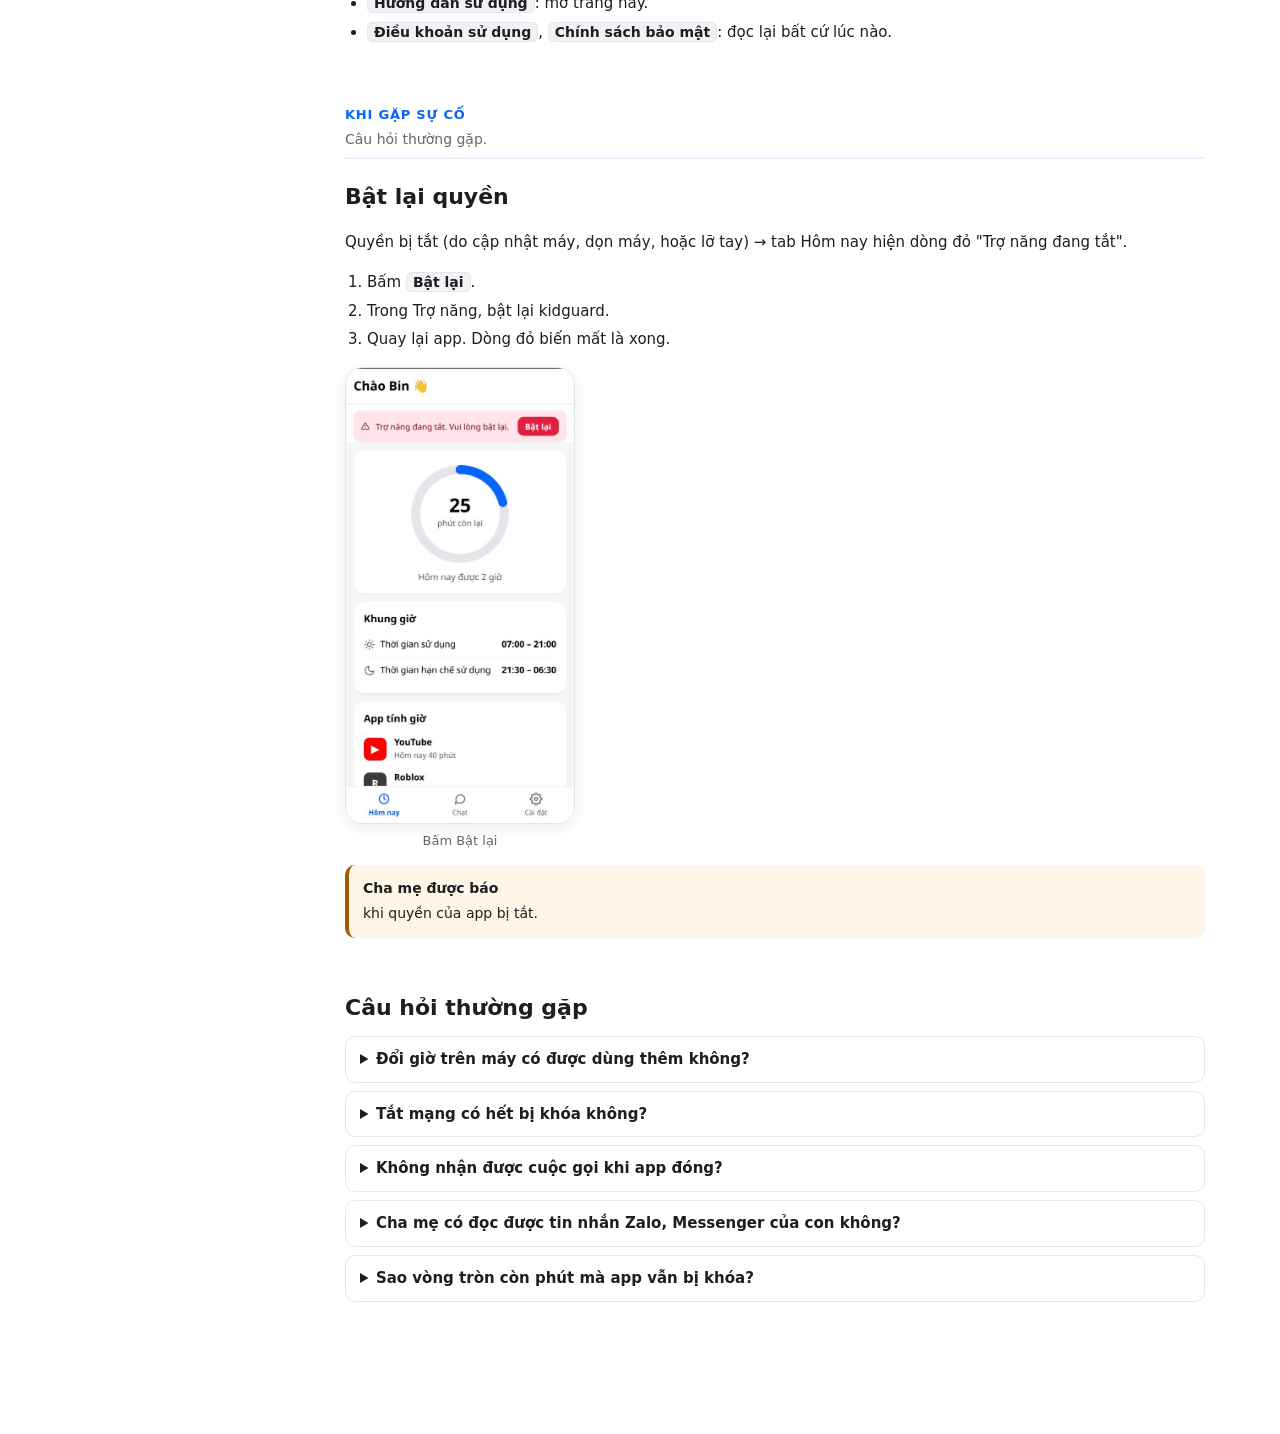
==== commit 59969151: "Sync guide and legal pages: intro line breaks, 2-column permission table, unfolded legal menu Co-Aut" ====
--- a/guide/child.html
+++ b/guide/child.html
@@ -22,7 +22,7 @@
       <option value="child.html" selected>Con</option>
     </select></label>
   <h1 class="page">Hướng dẫn sử dụng cho con</h1>
-  <p>kidguard trên máy của con cho biết con còn bao nhiêu phút dùng app hôm nay, và giúp con nhắn tin, gọi video cho cả nhà. Cha mẹ nên đọc cùng con lần đầu.</p>
+  <p>kidguard trên máy của con cho biết con còn bao nhiêu phút dùng app hôm nay, và giúp con nhắn tin, gọi video cho cả nhà.<br>Cha mẹ nên đọc cùng con lần đầu.</p>
 
   <!-- ================= CÀI ĐẶT LẦN ĐẦU ================= -->
   <div class="part"><h1>Cài đặt lần đầu</h1><p>Cha mẹ làm cùng con, khoảng 5 phút.</p></div>
--- a/guide/guide.css
+++ b/guide/guide.css
@@ -28,7 +28,17 @@
 .brand .logo { width: 34px; height: 34px; border-radius: 10px; background: var(--brand); color: #fff; display: flex; align-items: center; justify-content: center; }
 .brand b { display: block; font-size: 17px; }
 .brand span { font-size: 13px; color: var(--muted); }
-.side p { margin: 18px 8px 6px; font-size: 12px; font-weight: 700; color: var(--muted); text-transform: uppercase; letter-spacing: .04em; }
+.side .grp { display: flex; justify-content: space-between; align-items: center; width: 100%; margin-top: 4px; padding: 10px; border: 0; border-radius: 8px; background: none; font: inherit; font-size: 12px; font-weight: 700; color: var(--muted); text-transform: uppercase; letter-spacing: .04em; text-align: left; cursor: pointer; }
+.side .grp::after { content: "▸"; font-size: 14px; }
+.side .grp.open::after { content: "▾"; }
+.side .grp:hover { background: #e4e6eb; }
+.side .grp.active { color: var(--brand); }
+.side .grp-items { display: none; margin-bottom: 8px; }
+.side .grp.open + .grp-items { display: block; }
+/* Short pages (terms, privacy): every part stays open, no fold arrow. */
+.no-fold .side .grp { cursor: default; pointer-events: none; }
+.no-fold .side .grp::after { content: none; }
+.no-fold .side .grp-items { display: block; }
 .side a { display: block; padding: 6px 10px; border-radius: 8px; color: var(--text); text-decoration: none; font-size: 14px; }
 .side a:hover { background: #e4e6eb; }
 .side a.active { background: var(--brand-soft); color: var(--brand); font-weight: 600; }
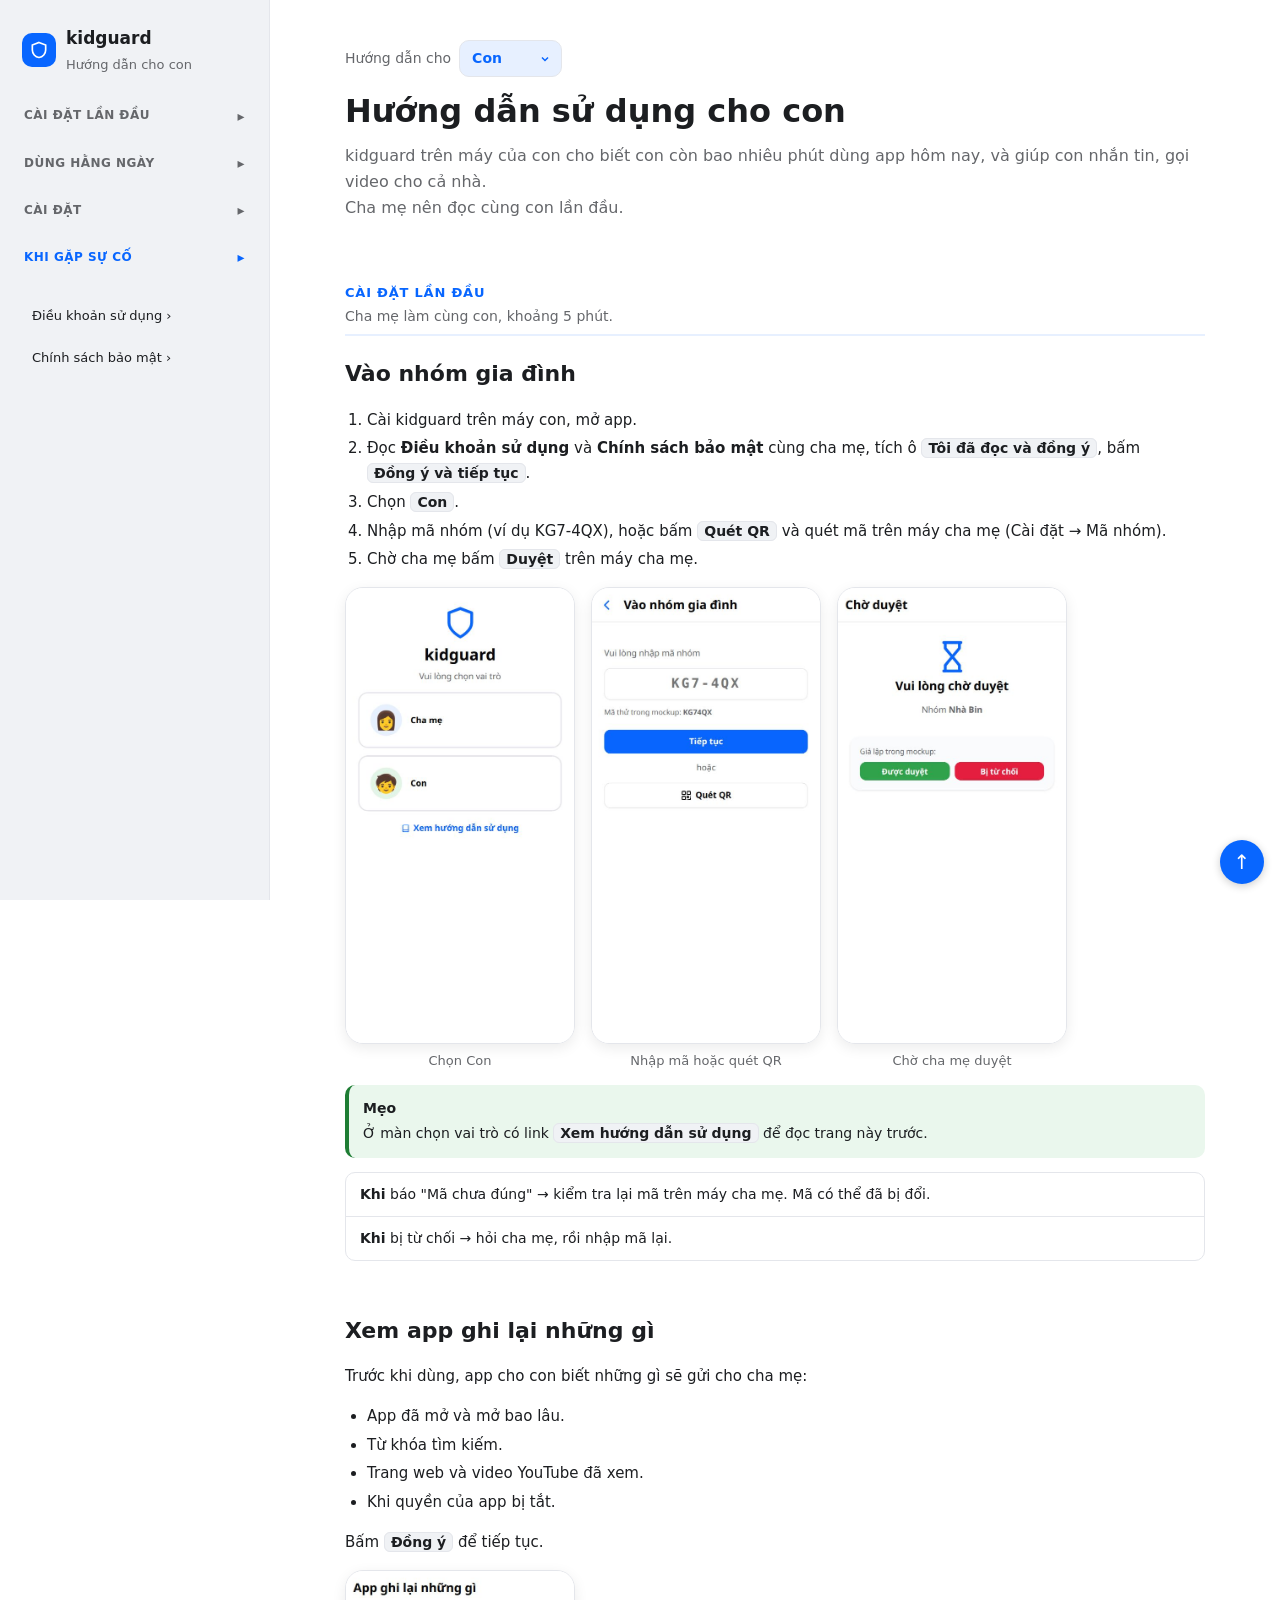
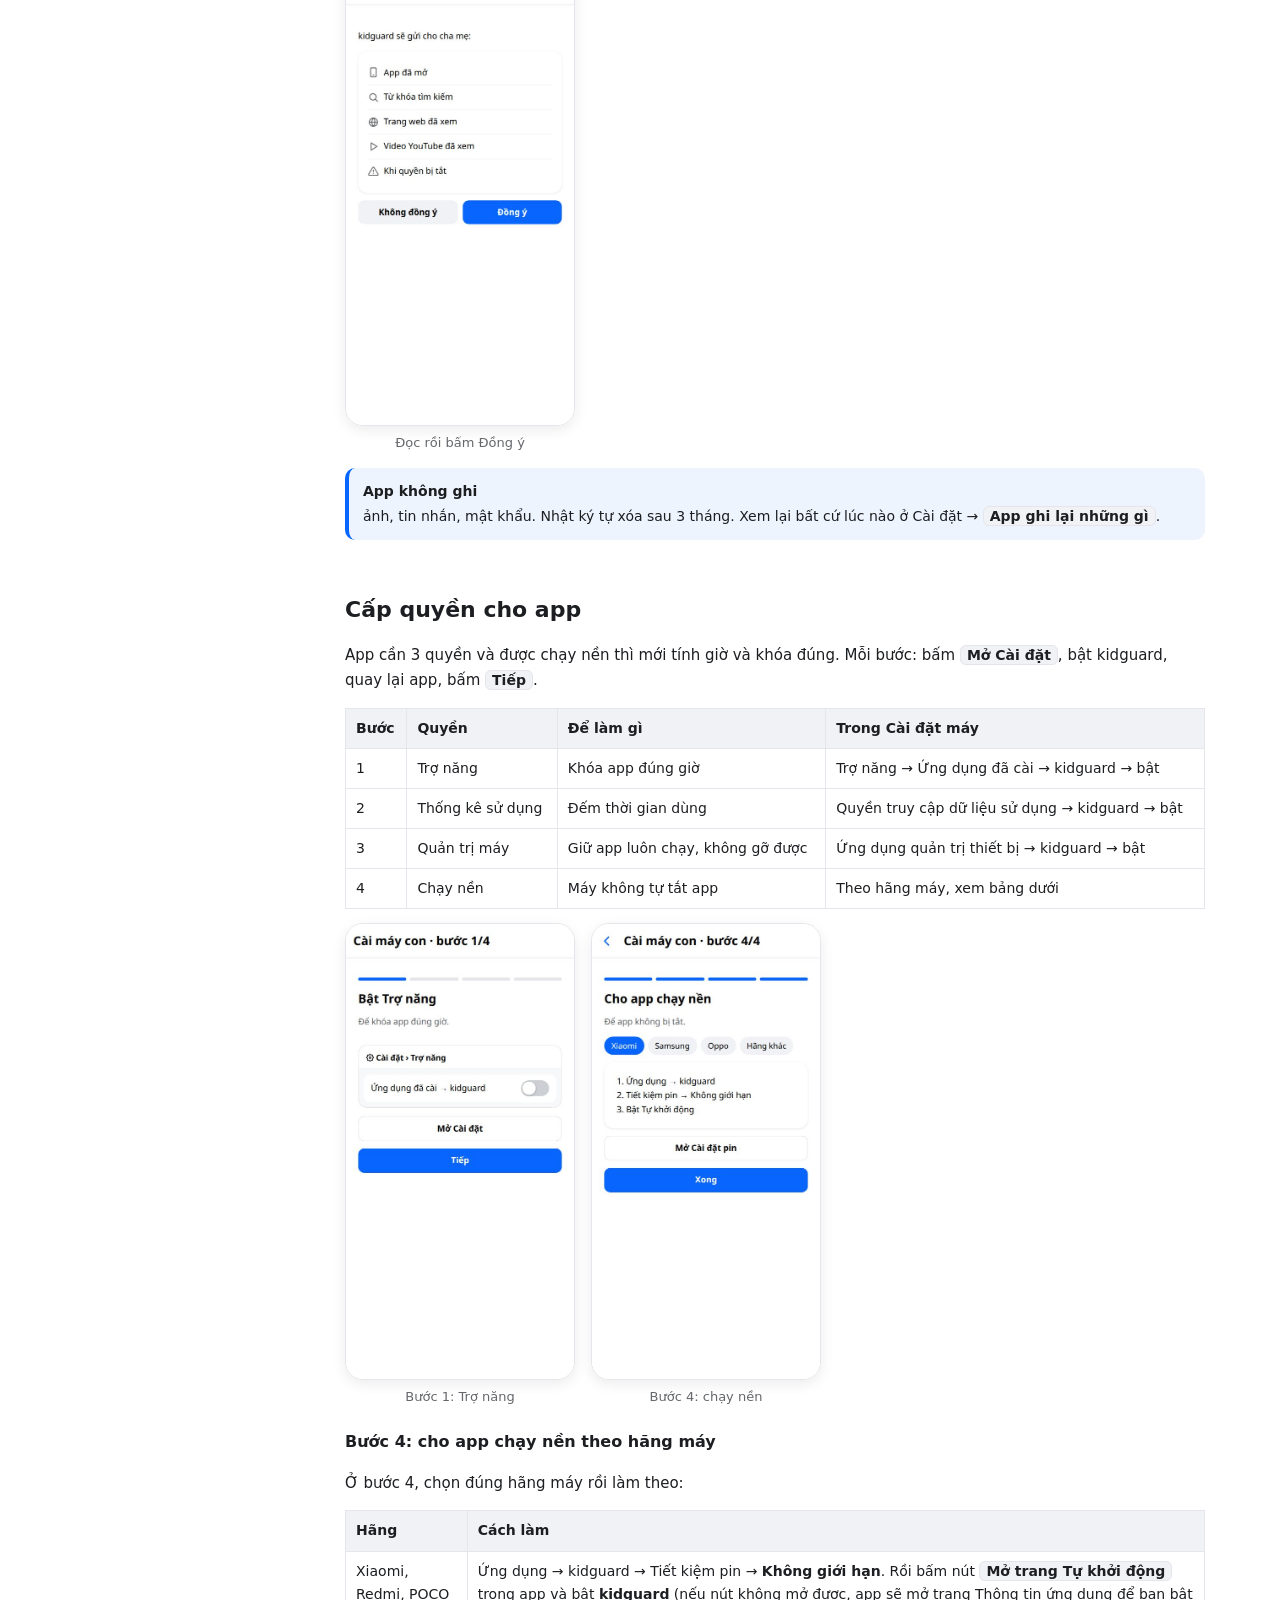
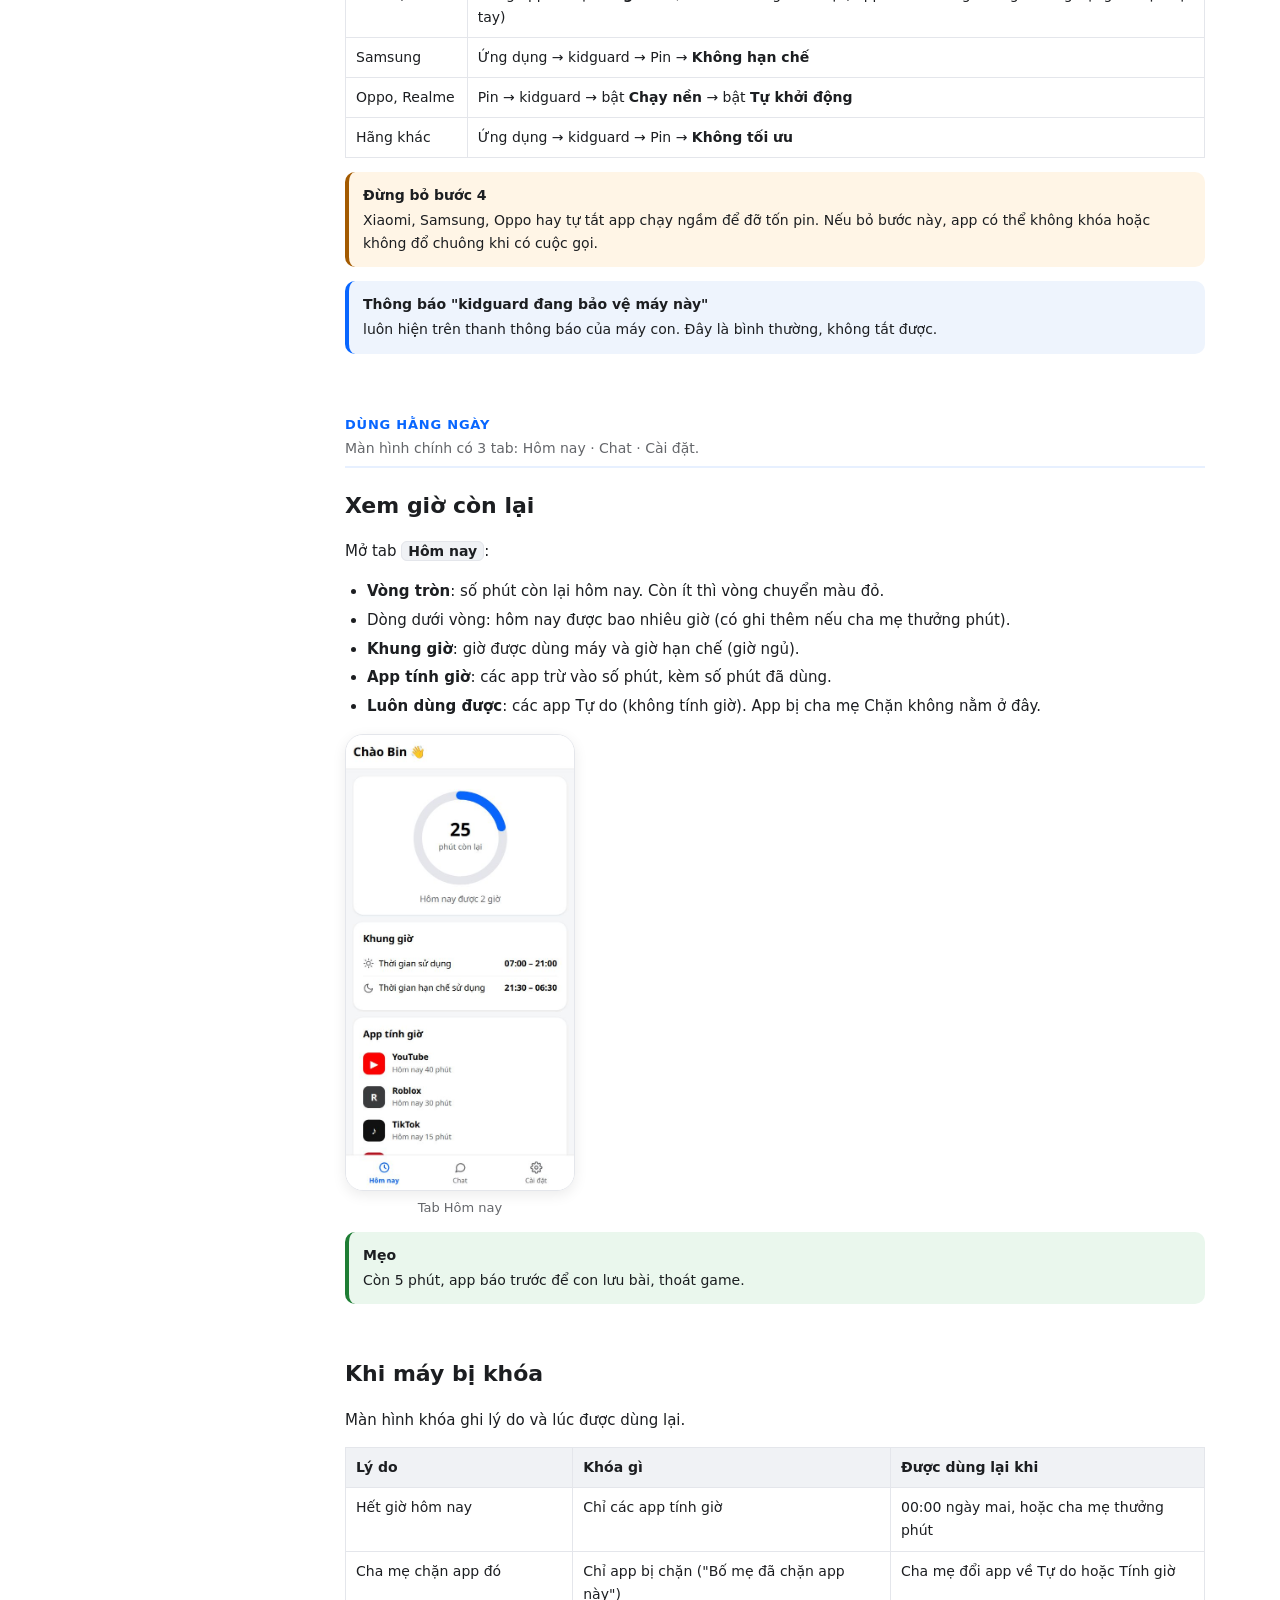
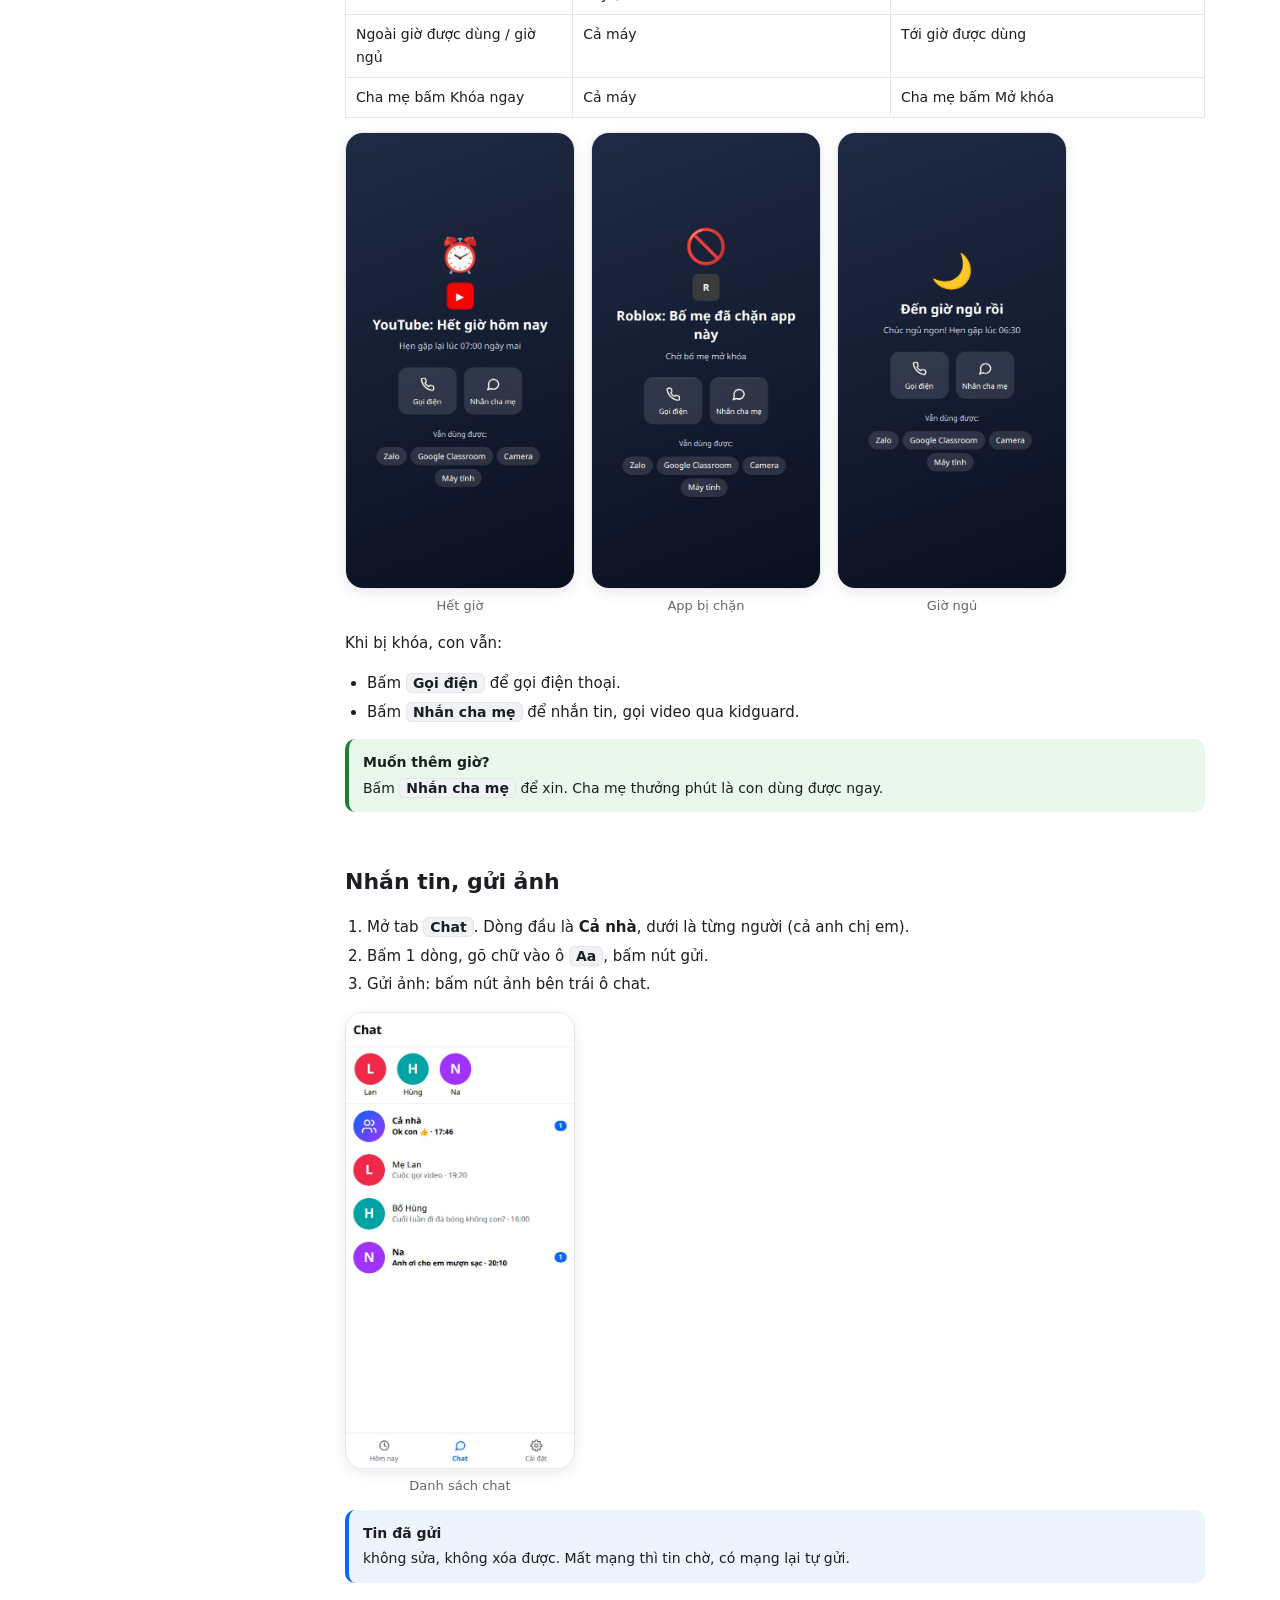
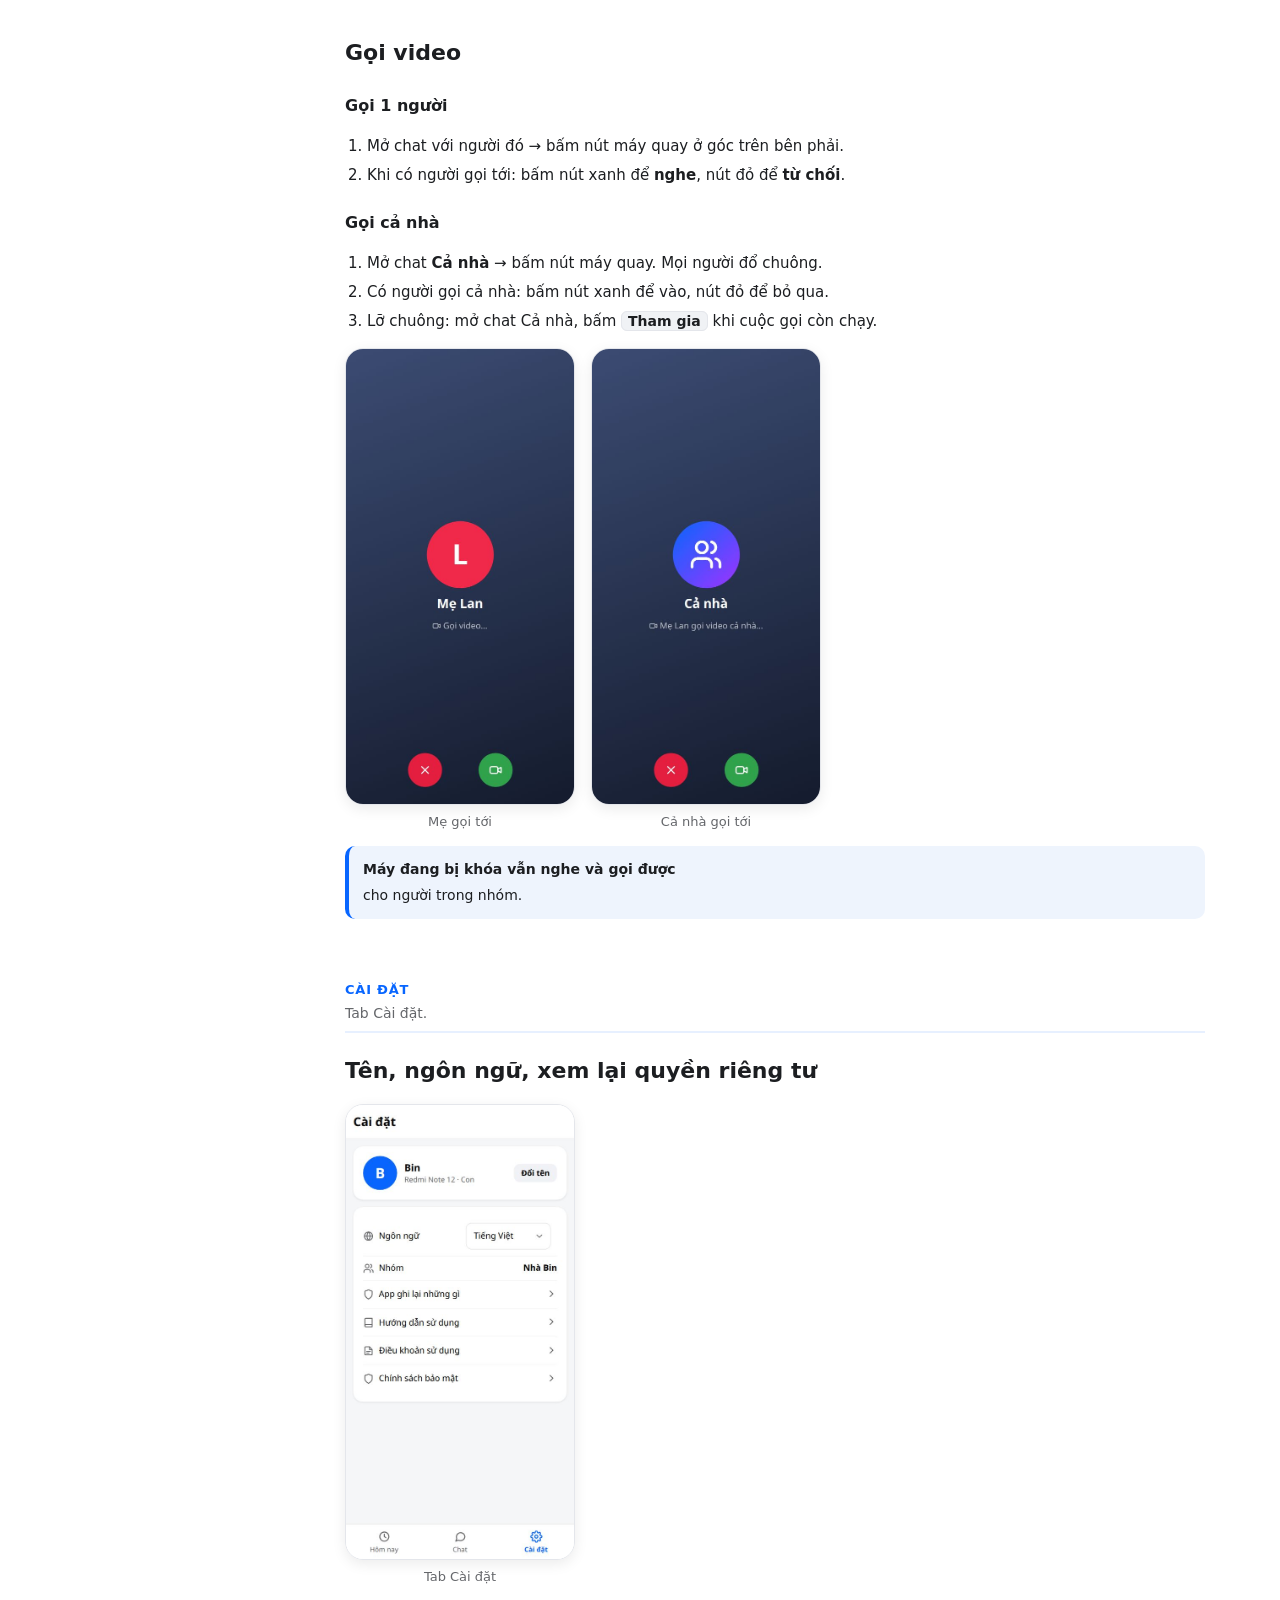
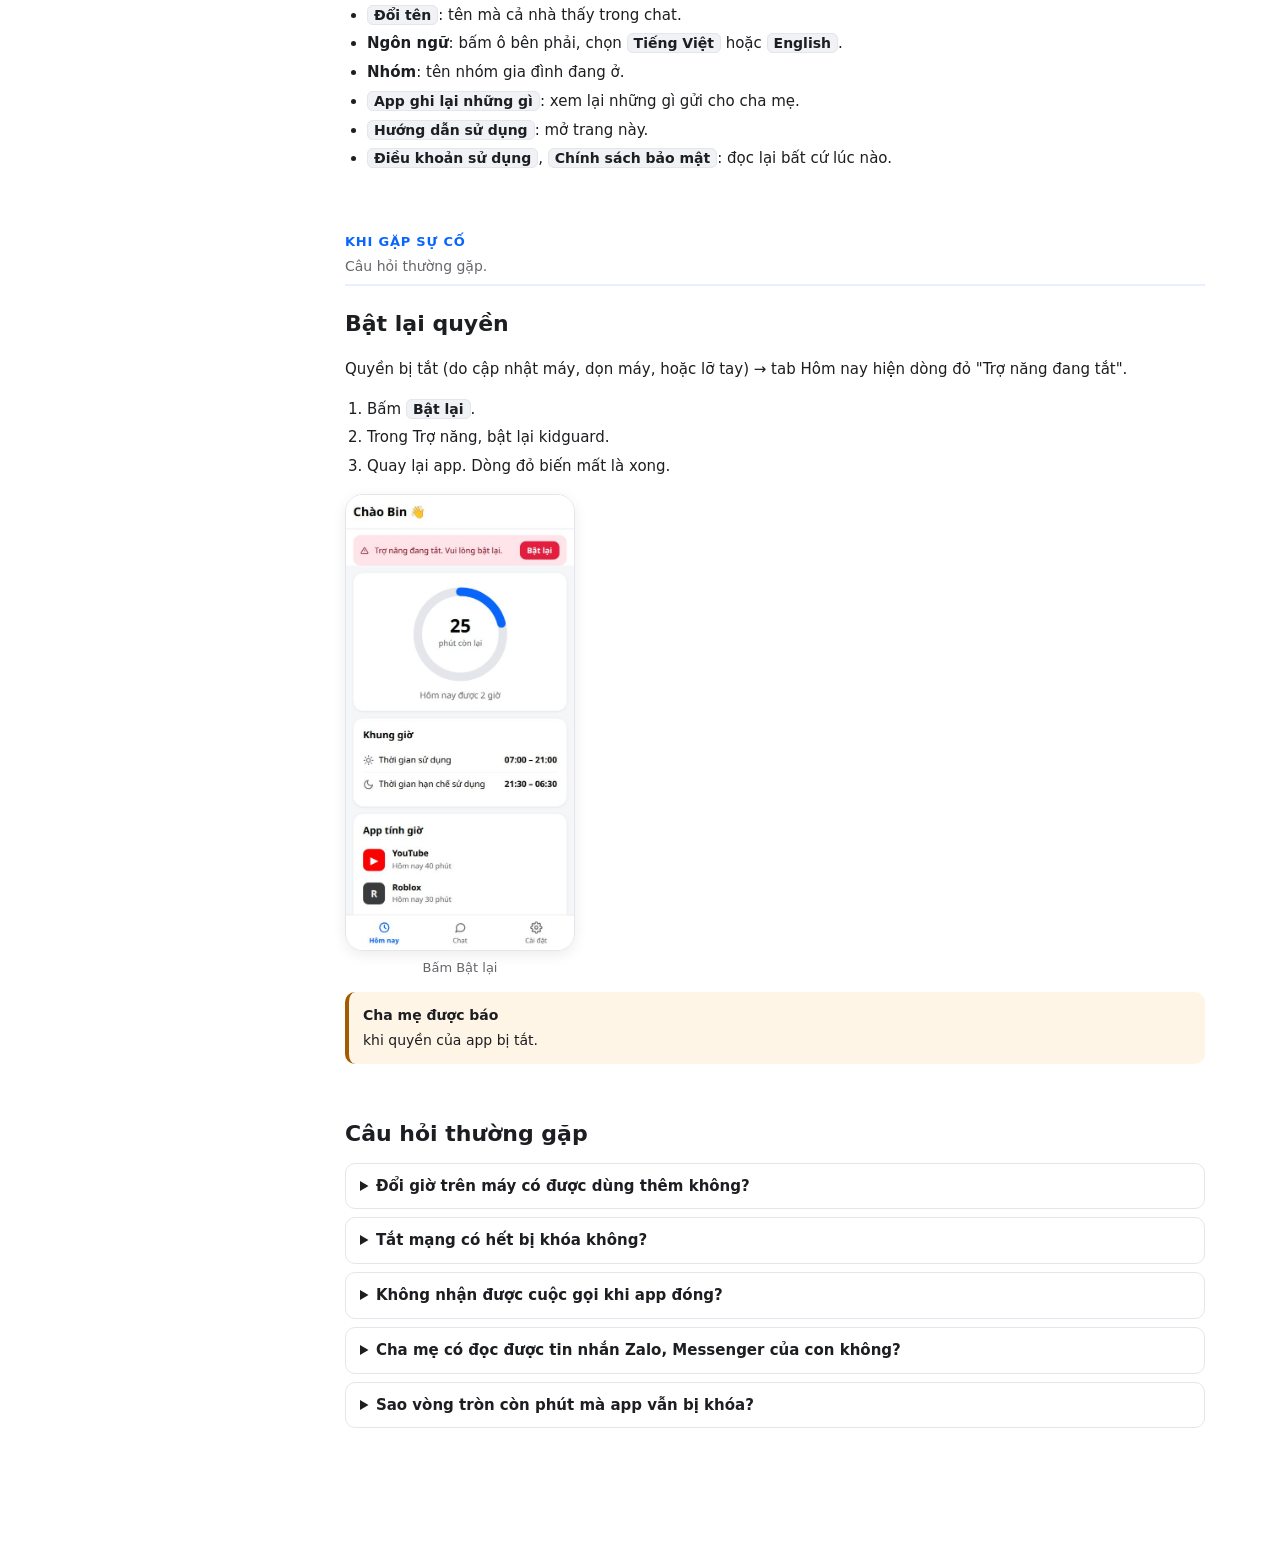
==== commit 0468985d: "Sync guide: per-app levels Free/Timed/Blocked, blocked lock screen, copy link in log Co-Authored-By:" ====
--- a/guide/child.html
+++ b/guide/child.html
@@ -80,7 +80,7 @@
     <p>Ở bước 4, chọn đúng hãng máy rồi làm theo:</p>
     <table>
       <tr><th>Hãng</th><th>Cách làm</th></tr>
-      <tr><td>Xiaomi, Redmi, POCO</td><td>Ứng dụng → kidguard → Tiết kiệm pin → <b>Không giới hạn</b> → bật <b>Tự khởi động</b></td></tr>
+      <tr><td>Xiaomi, Redmi, POCO</td><td>Ứng dụng → kidguard → Tiết kiệm pin → <b>Không giới hạn</b>. Rồi bấm nút <span class="ui">Mở trang Tự khởi động</span> trong app và bật <b>kidguard</b> (nếu nút không mở được, app sẽ mở trang Thông tin ứng dụng để bạn bật tay)</td></tr>
       <tr><td>Samsung</td><td>Ứng dụng → kidguard → Pin → <b>Không hạn chế</b></td></tr>
       <tr><td>Oppo, Realme</td><td>Pin → kidguard → bật <b>Chạy nền</b> → bật <b>Tự khởi động</b></td></tr>
       <tr><td>Hãng khác</td><td>Ứng dụng → kidguard → Pin → <b>Không tối ưu</b></td></tr>
@@ -100,7 +100,7 @@
       <li>Dòng dưới vòng: hôm nay được bao nhiêu giờ (có ghi thêm nếu cha mẹ thưởng phút).</li>
       <li><b>Khung giờ</b>: giờ được dùng máy và giờ hạn chế (giờ ngủ).</li>
       <li><b>App tính giờ</b>: các app trừ vào số phút, kèm số phút đã dùng.</li>
-      <li><b>Luôn dùng được</b>: các app không tính giờ.</li>
+      <li><b>Luôn dùng được</b>: các app Tự do (không tính giờ). App bị cha mẹ Chặn không nằm ở đây.</li>
     </ul>
     <div class="shots"><figure><img src="images/c-today.jpg" alt="Tab Hôm nay"><figcaption>Tab Hôm nay</figcaption></figure></div>
     <div class="tip"><b>Mẹo</b>Còn 5 phút, app báo trước để con lưu bài, thoát game.</div>
@@ -112,18 +112,19 @@
     <table>
       <tr><th>Lý do</th><th>Khóa gì</th><th>Được dùng lại khi</th></tr>
       <tr><td>Hết giờ hôm nay</td><td>Chỉ các app tính giờ</td><td>00:00 ngày mai, hoặc cha mẹ thưởng phút</td></tr>
+      <tr><td>Cha mẹ chặn app đó</td><td>Chỉ app bị chặn ("Bố mẹ đã chặn app này")</td><td>Cha mẹ đổi app về Tự do hoặc Tính giờ</td></tr>
       <tr><td>Ngoài giờ được dùng / giờ ngủ</td><td>Cả máy</td><td>Tới giờ được dùng</td></tr>
       <tr><td>Cha mẹ bấm Khóa ngay</td><td>Cả máy</td><td>Cha mẹ bấm Mở khóa</td></tr>
     </table>
     <div class="shots">
       <figure><img src="images/c-lock-timeup.jpg" alt="Hết giờ"><figcaption>Hết giờ</figcaption></figure>
+      <figure><img src="images/c-lock-blocked.jpg" alt="App bị chặn"><figcaption>App bị chặn</figcaption></figure>
       <figure><img src="images/c-lock-sleep.jpg" alt="Giờ ngủ"><figcaption>Giờ ngủ</figcaption></figure>
     </div>
     <p>Khi bị khóa, con vẫn:</p>
     <ul>
       <li>Bấm <span class="ui">Gọi điện</span> để gọi điện thoại.</li>
       <li>Bấm <span class="ui">Nhắn cha mẹ</span> để nhắn tin, gọi video qua kidguard.</li>
-      <li>Mở các app ở dòng <b>Vẫn dùng được</b> (ví dụ Zalo, Google Classroom, Camera, Máy tính).</li>
     </ul>
     <div class="tip"><b>Muốn thêm giờ?</b>Bấm <span class="ui">Nhắn cha mẹ</span> để xin. Cha mẹ thưởng phút là con dùng được ngay.</div>
   </section>
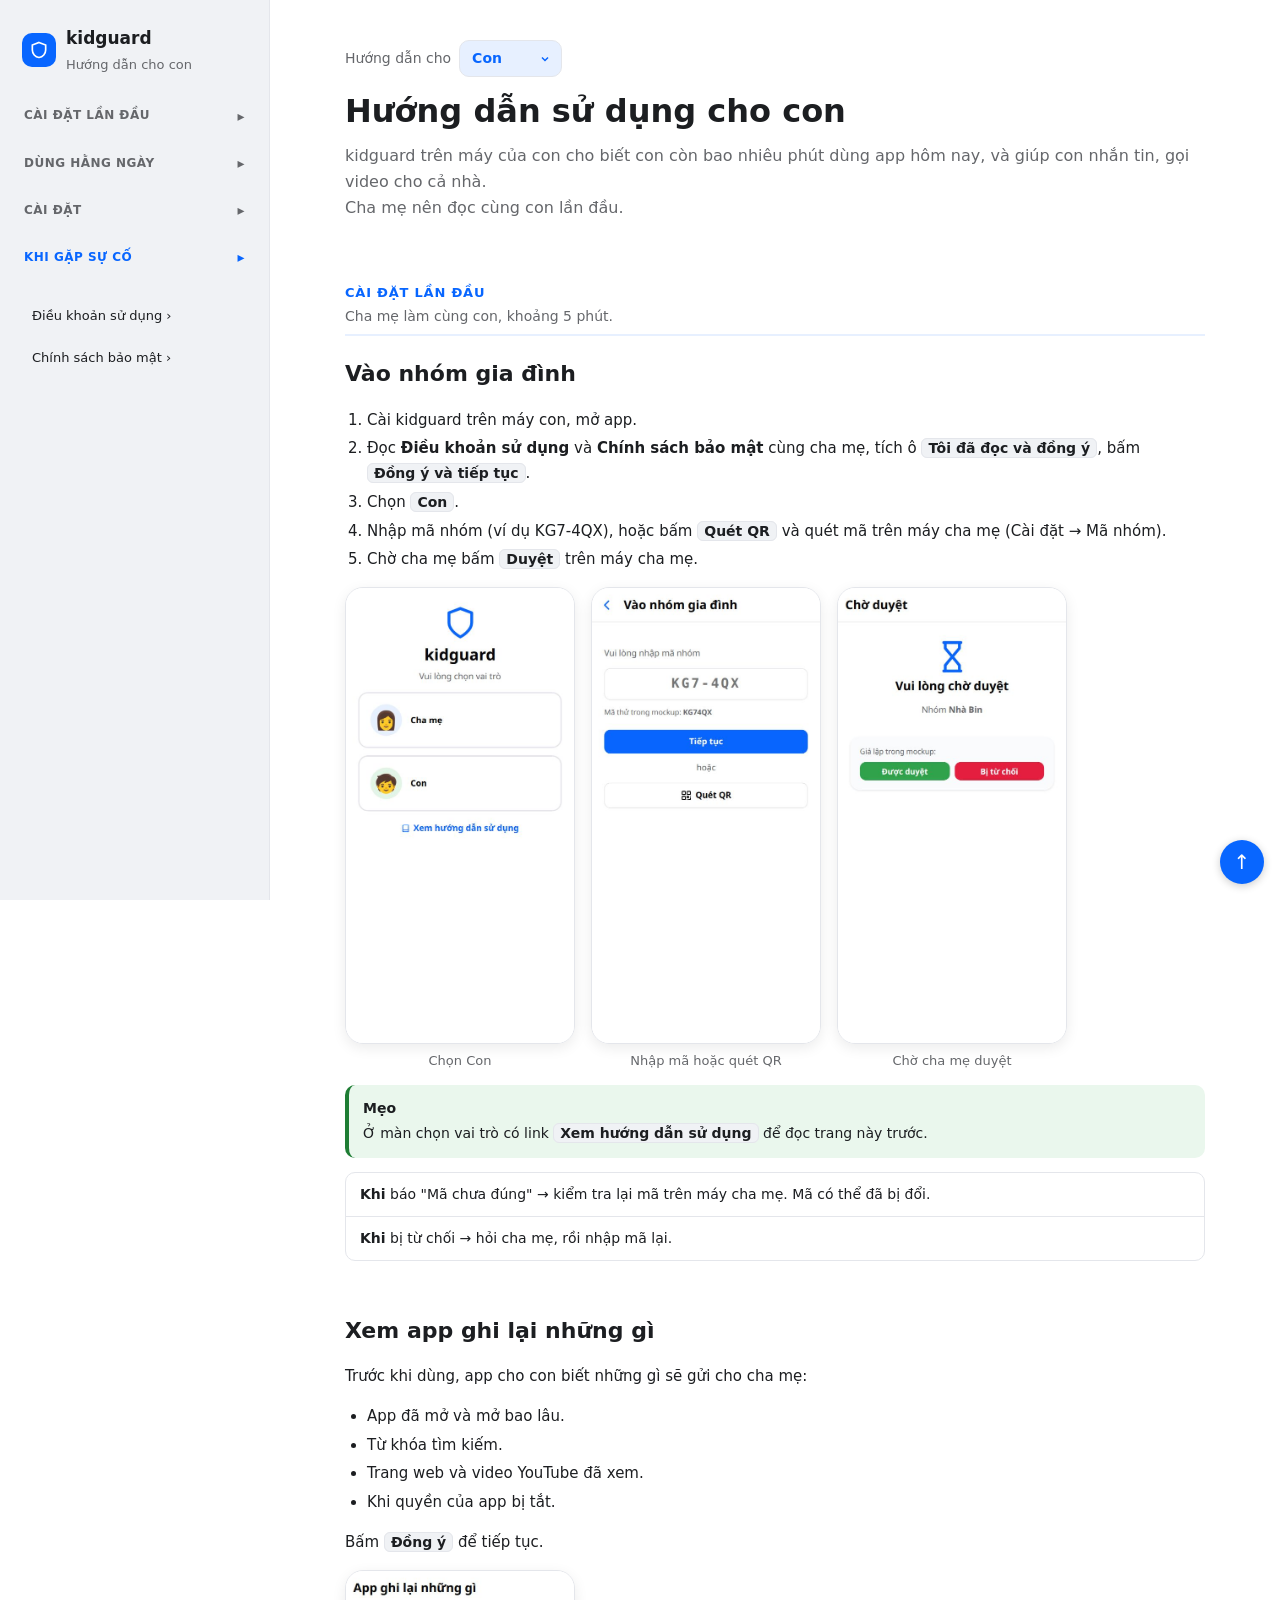
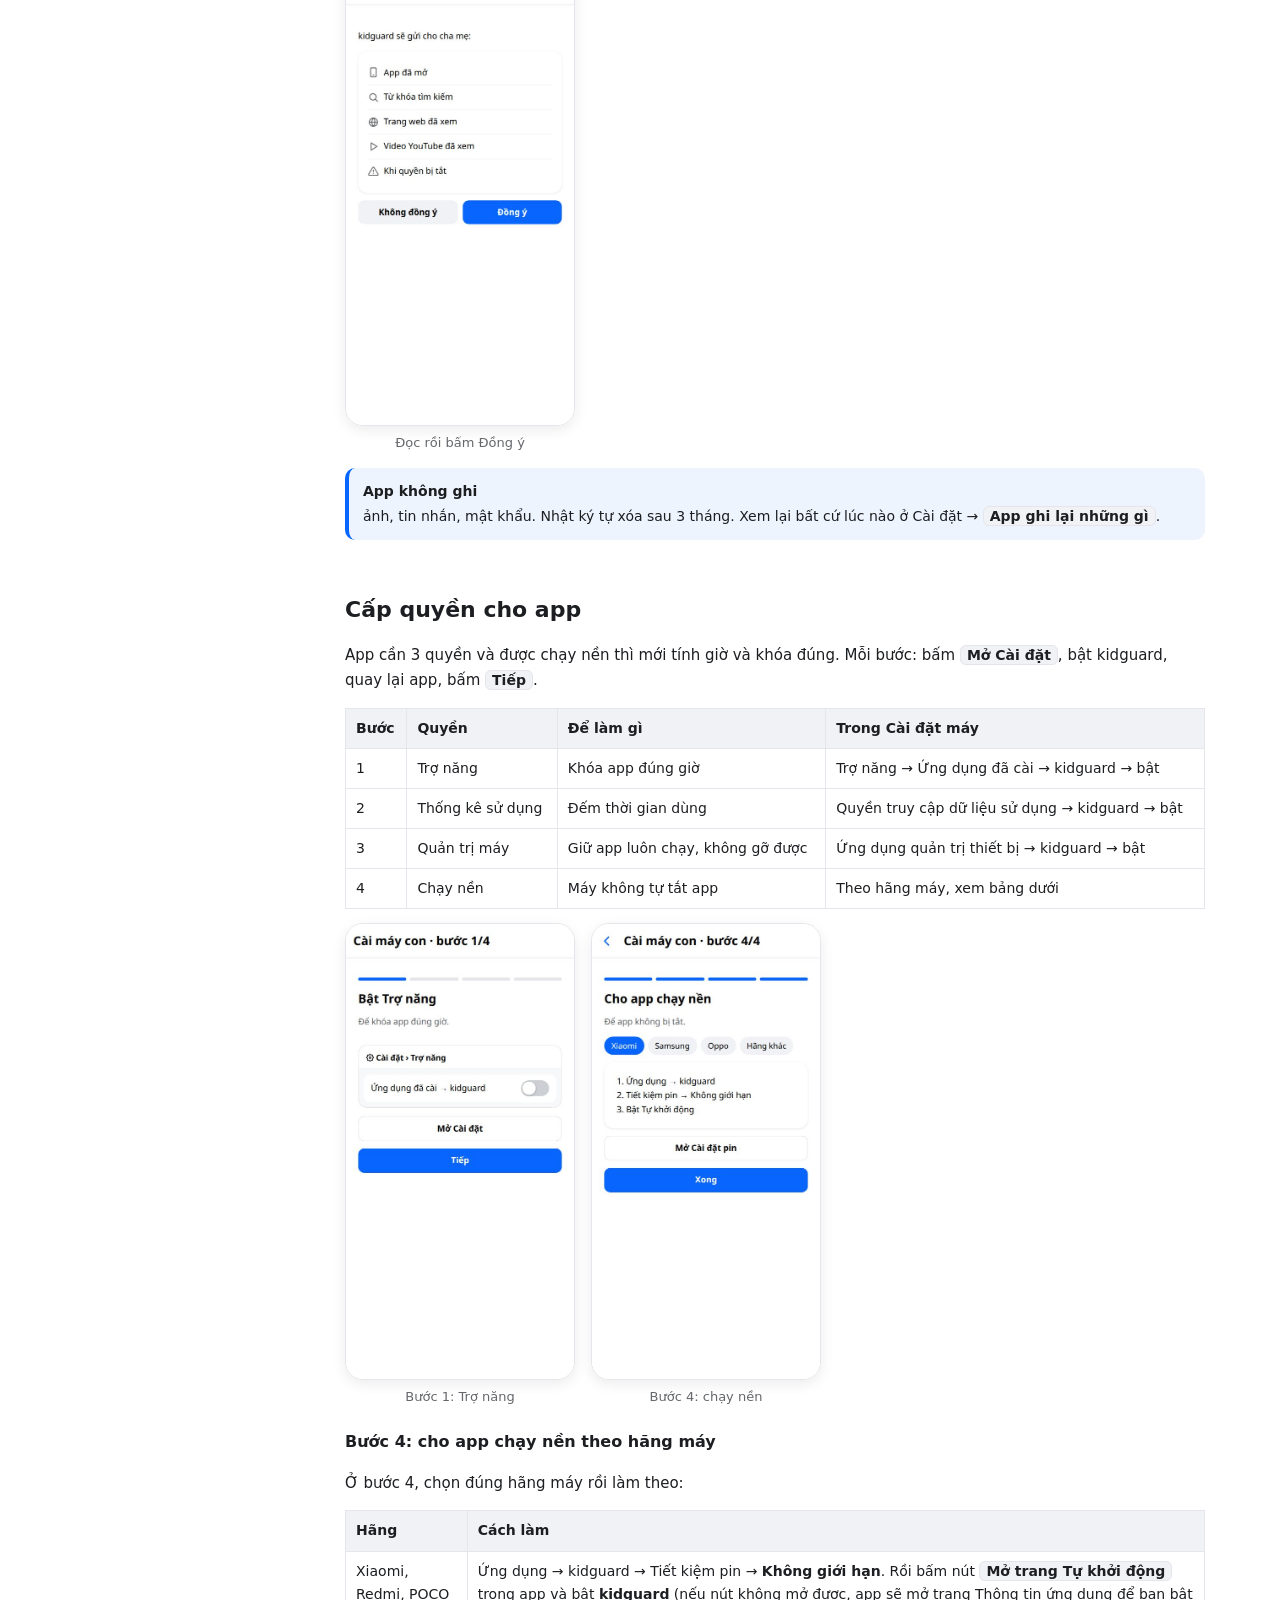
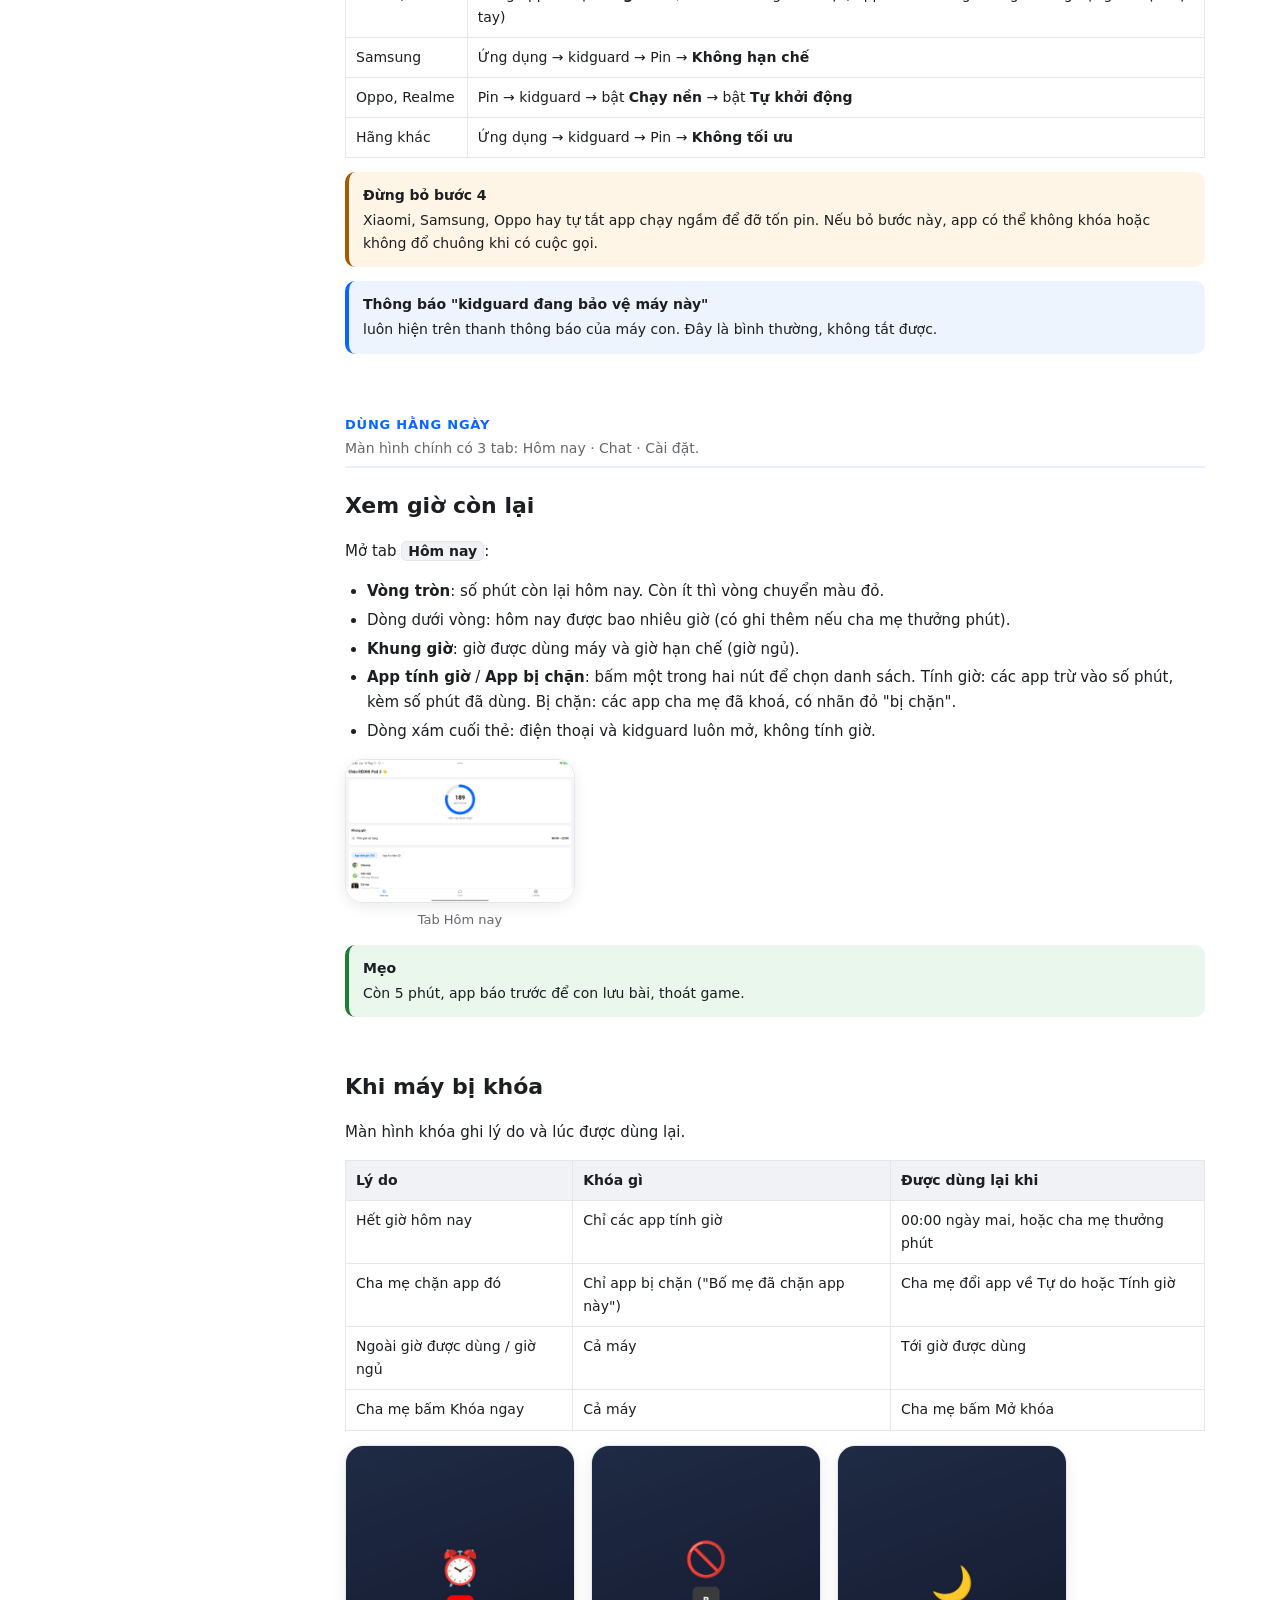
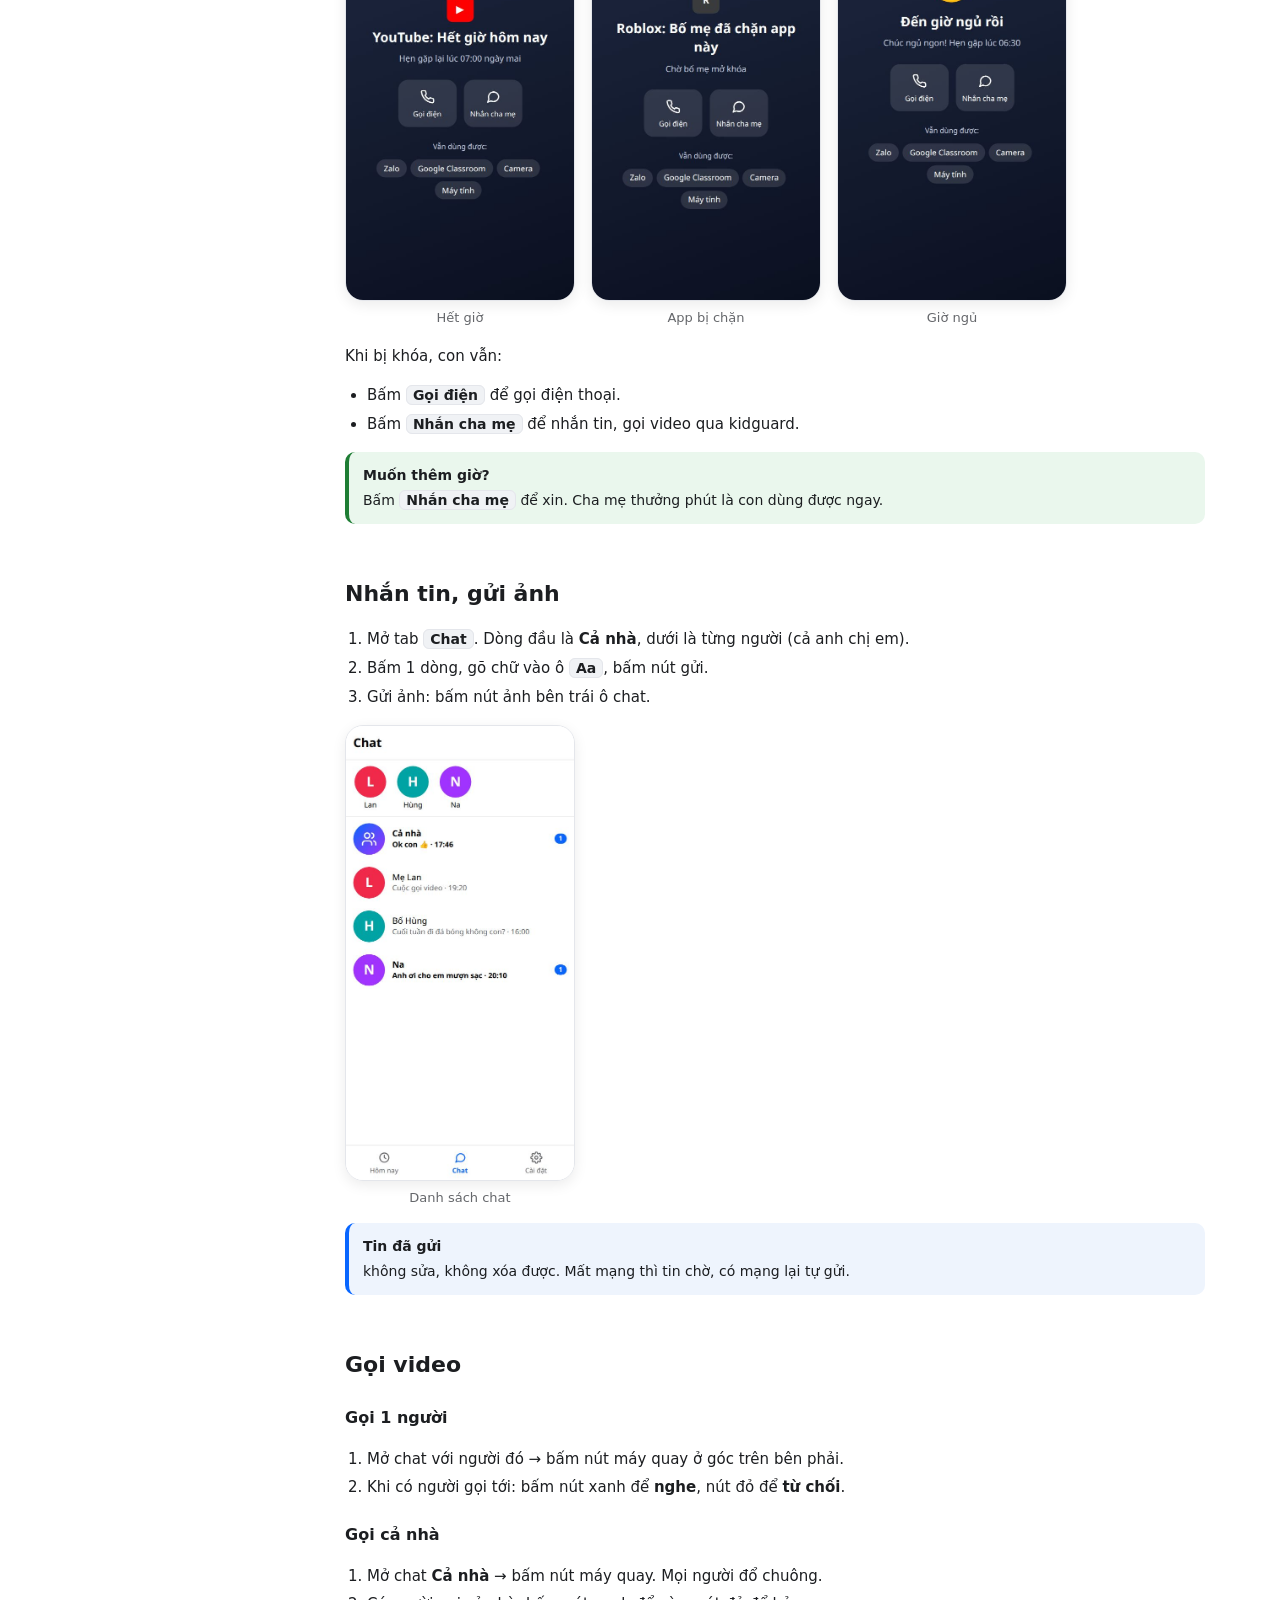
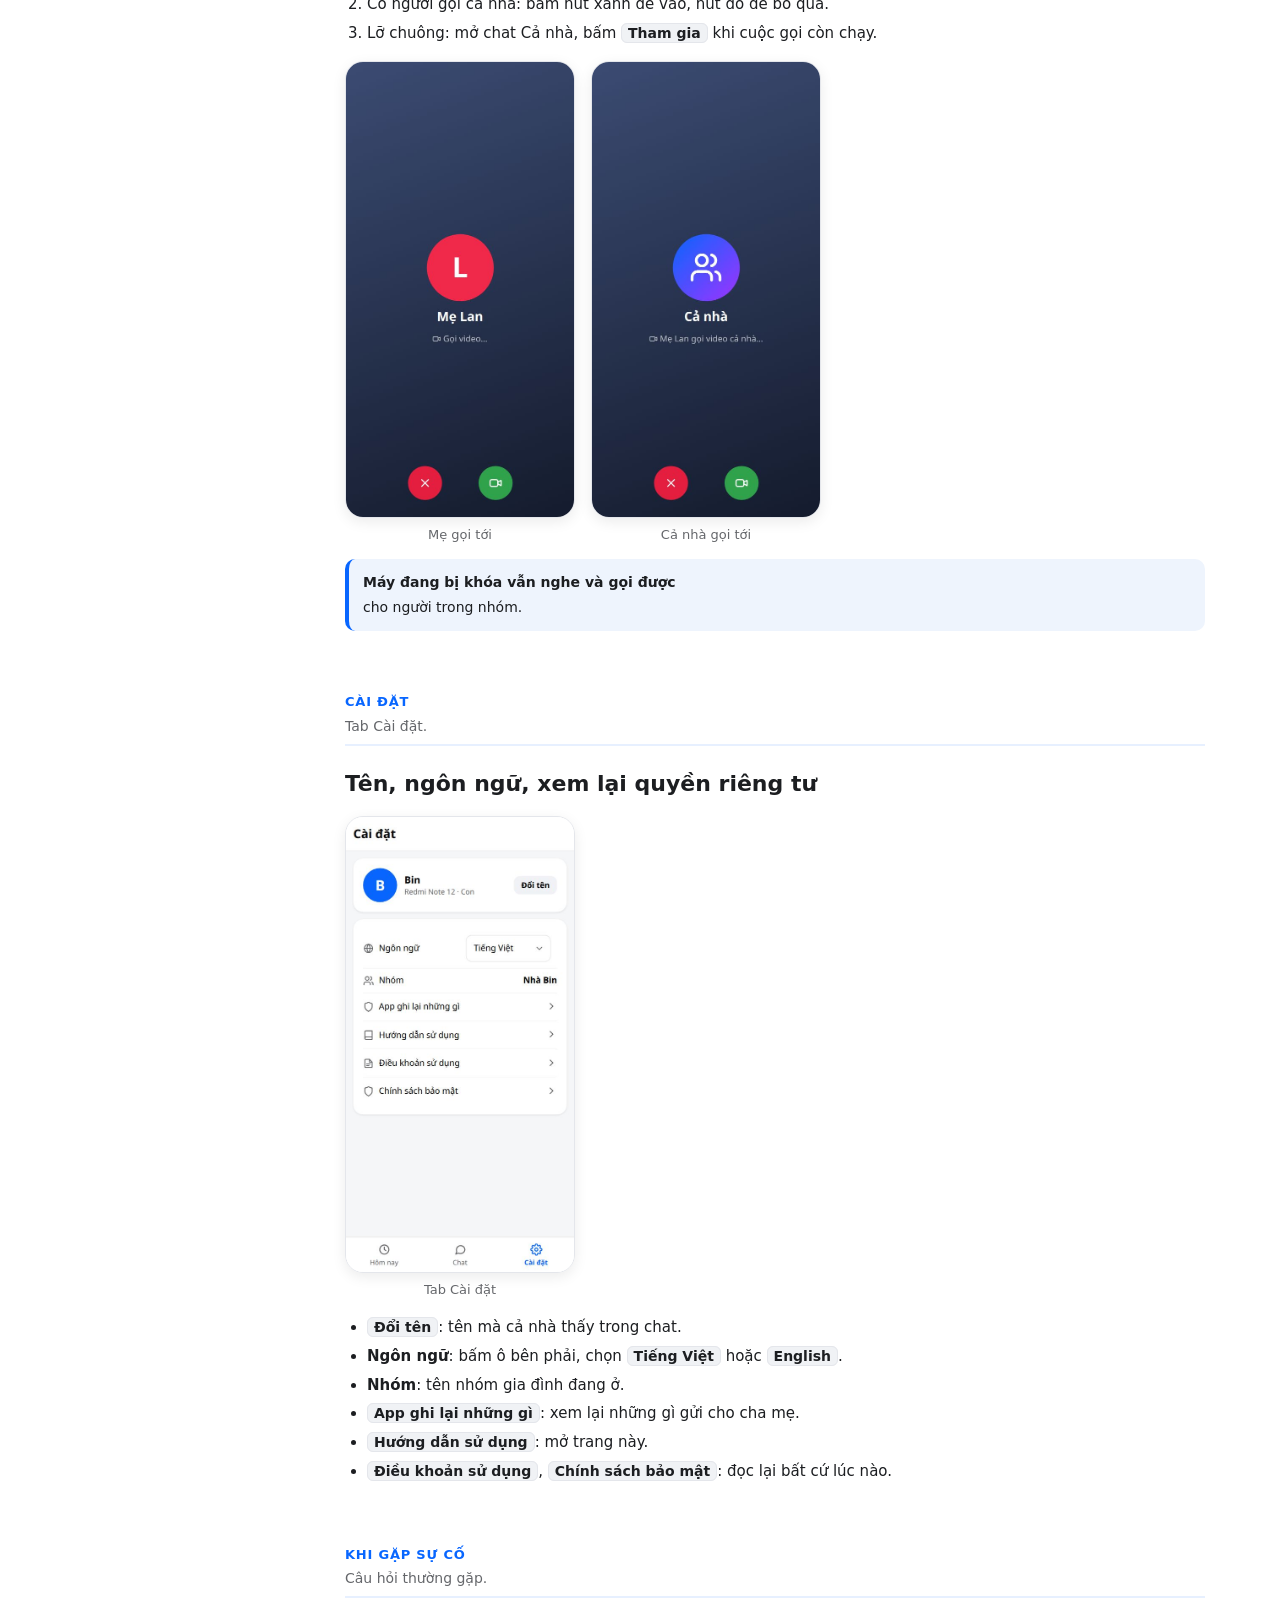
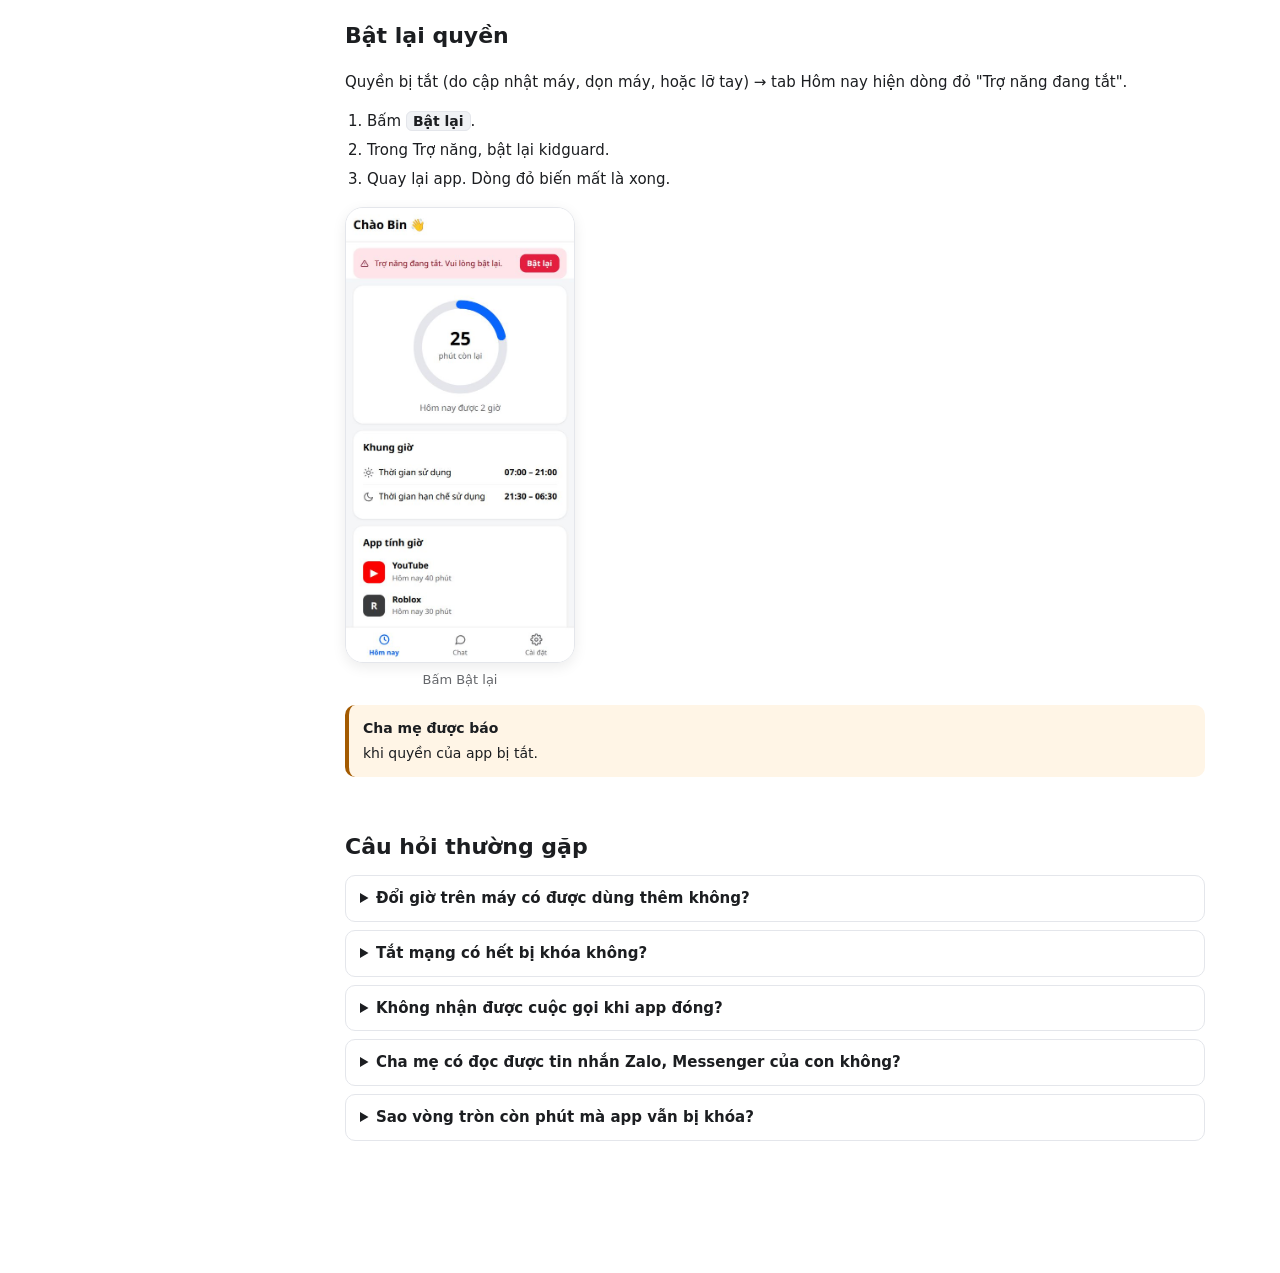
==== commit 061e0326: "Sync guide: child Today tab filter chips Co-Authored-By: Claude Opus 5.5 <noreply@anthropic.com>" ====
--- a/guide/child.html
+++ b/guide/child.html
@@ -99,8 +99,8 @@
       <li><b>Vòng tròn</b>: số phút còn lại hôm nay. Còn ít thì vòng chuyển màu đỏ.</li>
       <li>Dòng dưới vòng: hôm nay được bao nhiêu giờ (có ghi thêm nếu cha mẹ thưởng phút).</li>
       <li><b>Khung giờ</b>: giờ được dùng máy và giờ hạn chế (giờ ngủ).</li>
-      <li><b>App tính giờ</b>: các app trừ vào số phút, kèm số phút đã dùng.</li>
-      <li><b>Luôn dùng được</b>: các app Tự do (không tính giờ). App bị cha mẹ Chặn không nằm ở đây.</li>
+      <li><b>App tính giờ</b> / <b>App bị chặn</b>: bấm một trong hai nút để chọn danh sách. Tính giờ: các app trừ vào số phút, kèm số phút đã dùng. Bị chặn: các app cha mẹ đã khoá, có nhãn đỏ "bị chặn".</li>
+      <li>Dòng xám cuối thẻ: điện thoại và kidguard luôn mở, không tính giờ.</li>
     </ul>
     <div class="shots"><figure><img src="images/c-today.jpg" alt="Tab Hôm nay"><figcaption>Tab Hôm nay</figcaption></figure></div>
     <div class="tip"><b>Mẹo</b>Còn 5 phút, app báo trước để con lưu bài, thoát game.</div>
